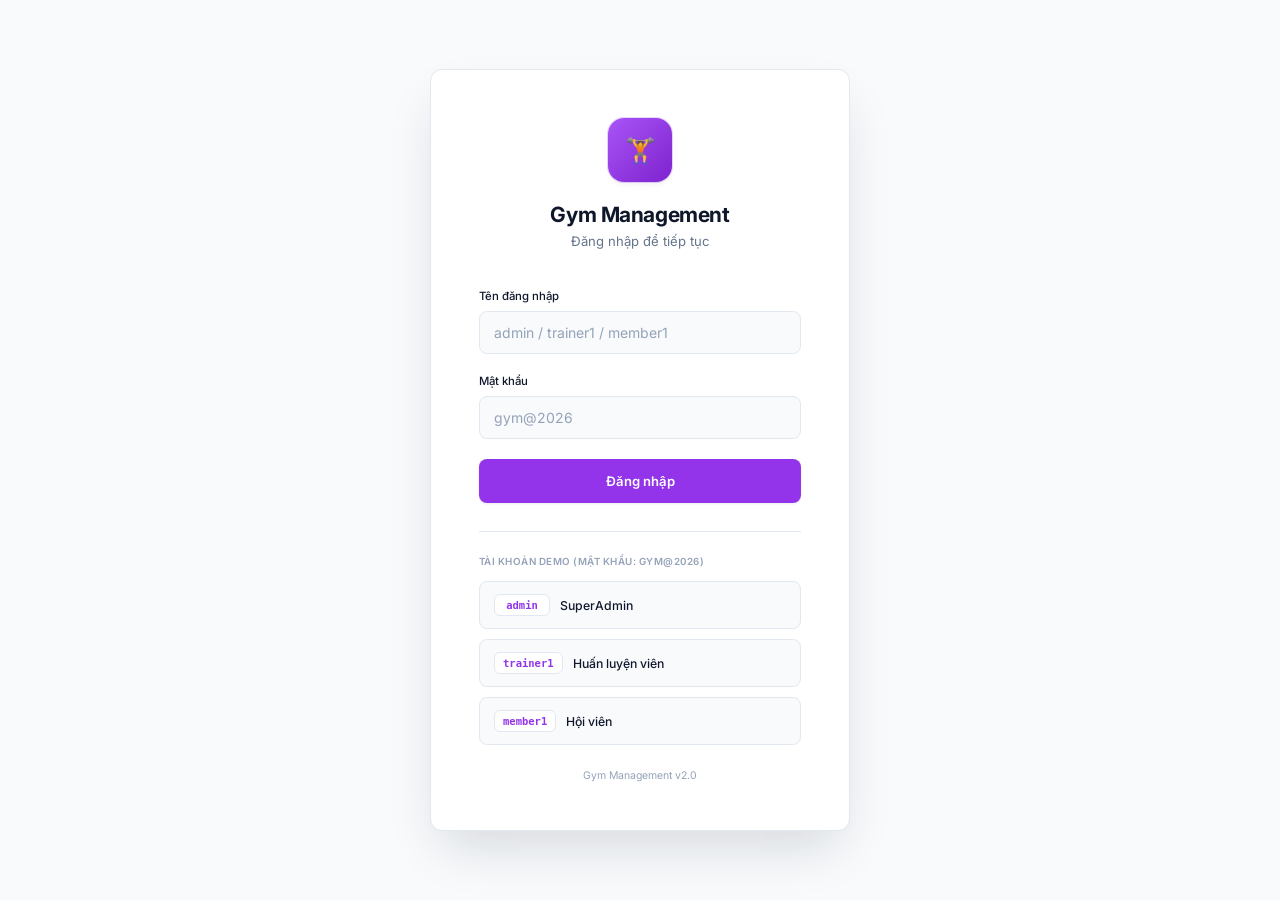
==== GymManegement/wwwroot/login.html @ bf5441c2 "NewUI" ====
<!DOCTYPE html>
<html lang="vi">
<head>
  <meta charset="UTF-8" />
  <meta name="viewport" content="width=device-width, initial-scale=1.0" />
  <title>Đăng nhập - Gym Management</title>
  <link rel="preconnect" href="https://fonts.googleapis.com" />
  <link href="https://fonts.googleapis.com/css2?family=Inter:wght@400;500;600;700&display=swap" rel="stylesheet" />
  <style>
    * { box-sizing: border-box; margin: 0; padding: 0; }
    :root {
      --purple-50: #faf5ff; --purple-100: #f3e8ff; --purple-200: #e9d5ff; --purple-300: #d8b4fe;
      --purple-400: #c084fc; --purple-500: #a855f7; --purple-600: #9333ea; --purple-700: #7e22ce;
      --purple-800: #6b21a8; --purple-900: #581c87;
      --primary: var(--purple-600); --primary-h: var(--purple-700); --primary-l: var(--purple-50);
      --success: #10b981; --success-l: #ecfdf5;
      --danger: #ef4444; --danger-l: #fef2f2;
      --white: #ffffff; --gray-50: #f8fafc; --gray-100: #f1f5f9; --gray-200: #e2e8f0;
      --gray-300: #cbd5e1; --gray-400: #94a3b8; --gray-500: #64748b;
      --gray-600: #475569; --gray-700: #334155; --gray-800: #1e293b; --gray-900: #0f172a; --gray-950: #020617;
      --bg: var(--gray-50); --card: var(--white); --text: var(--gray-900);
      --text-muted: var(--gray-500); --text-subtle: var(--gray-400);
      --border: var(--gray-200); --radius: 12px; --radius-sm: 8px;
      --shadow-sm: 0 1px 2px rgba(15,23,42,.03), 0 1px 3px rgba(15,23,42,.05);
      --shadow-md: 0 4px 6px -1px rgba(15,23,42,.05), 0 2px 4px -2px rgba(15,23,42,.03);
      --shadow-lg: 0 10px 15px -3px rgba(15,23,42,.05), 0 4px 6px -4px rgba(15,23,42,.03);
      --shadow-xl: 0 25px 50px -12px rgba(15,23,42,.15);
      --ease: cubic-bezier(0.4,0,0.2,1); --dur-fast: 120ms; --dur-normal: 200ms;
    }
    @media (prefers-color-scheme: dark) {
      :root { --bg: var(--gray-950); --card: var(--gray-900); --text: var(--gray-50);
        --text-muted: var(--gray-400); --text-subtle: var(--gray-500); --border: var(--gray-800); }
    }
    html { font-size: 14px; -webkit-font-smoothing: antialiased; }
    body { font-family: 'Inter', system-ui, sans-serif; background: var(--bg); min-height: 100vh; display: flex; align-items: center; justify-content: center; padding: 24px; }
    .login-card { background: var(--card); border: 1px solid var(--border); border-radius: var(--radius); box-shadow: var(--shadow-xl); width: 100%; max-width: 420px; padding: 48px; animation: slideUp var(--dur-normal) var(--ease-out); }
    @keyframes slideUp { from { opacity: 0; transform: translateY(16px); } to { opacity: 1; transform: translateY(0); } }
    .login-header { text-align: center; margin-bottom: 40px; }
    .login-header .logo { width: 64px; height: 64px; border-radius: 16px; background: linear-gradient(135deg, var(--purple-500), var(--purple-700)); display: inline-flex; align-items: center; justify-content: center; font-size: 1.75rem; color: var(--white); margin-bottom: 20px; box-shadow: var(--shadow-md), 0 0 0 1px var(--purple-200); }
    .login-header h1 { font-size: 1.5rem; font-weight: 700; color: var(--text); letter-spacing: -0.02em; margin-bottom: 6px; }
    .login-header p { color: var(--text-muted); font-size: 0.9375rem; }
    .form-group { margin-bottom: 20px; }
    .form-group label { display: block; font-size: 0.8125rem; font-weight: 500; color: var(--text); margin-bottom: 8px; }
    .form-group input { width: 100%; padding: 12px 14px; border: 1px solid var(--border); border-radius: var(--radius-sm); font-size: 1rem; font-family: inherit; background: var(--bg); color: var(--text); transition: all var(--dur-fast) var(--ease); }
    .form-group input::placeholder { color: var(--text-subtle); }
    .form-group input:hover { border-color: var(--gray-300); }
    .form-group input:focus { outline: none; border-color: var(--primary); box-shadow: 0 0 0 3px rgba(147,51,234,0.15); }
    @media (prefers-color-scheme: dark) { .form-group input:hover { border-color: var(--gray-600); } }
    .btn { width: 100%; padding: 14px; border: none; border-radius: var(--radius-sm); font-size: 0.9375rem; font-weight: 600; font-family: inherit; cursor: pointer; transition: all var(--dur-fast) var(--ease); display: inline-flex; align-items: center; justify-content: center; gap: 8px; }
    .btn:active { transform: scale(0.98); }
    .btn:disabled { opacity: 0.5; cursor: not-allowed; }
    .btn-primary { background: var(--primary); color: var(--white); box-shadow: var(--shadow-sm); }
    .btn-primary:hover:not(:disabled) { background: var(--primary-h); box-shadow: var(--shadow-md); }
    .error-msg { background: var(--danger-l); color: var(--danger); padding: 12px 14px; border-radius: var(--radius-sm); font-size: 0.8125rem; margin-bottom: 20px; display: none; align-items: center; gap: 8px; animation: fadeIn var(--dur-fast) var(--ease-out); }
    .error-msg.show { display: flex; }
    .demo-accounts { margin-top: 28px; padding-top: 24px; border-top: 1px solid var(--border); }
    .demo-accounts h4 { font-size: 0.7rem; font-weight: 600; color: var(--text-subtle); text-transform: uppercase; letter-spacing: 0.05em; margin-bottom: 14px; }
    .demo-btn { width: 100%; padding: 12px 14px; margin-bottom: 10px; border: 1px solid var(--border); border-radius: var(--radius-sm); background: var(--bg); font-size: 0.875rem; font-family: inherit; font-weight: 500; cursor: pointer; transition: all var(--dur-fast) var(--ease); display: flex; align-items: center; gap: 10px; color: var(--text); }
    .demo-btn:hover { background: var(--gray-100); border-color: var(--gray-300); }
    @media (prefers-color-scheme: dark) { .demo-btn:hover { background: var(--gray-800); border-color: var(--gray-700); } }
    .demo-btn kbd { background: var(--card); padding: 4px 8px; border-radius: 6px; font-size: 0.75rem; font-weight: 600; border: 1px solid var(--border); color: var(--primary); min-width: 56px; text-align: center; }
    .spinner { width: 20px; height: 20px; border: 2px solid transparent; border-top-color: var(--white); border-radius: 50%; animation: spin 0.8s linear infinite; }
    @keyframes spin { to { transform: rotate(360deg); } }
    .footer-note { margin-top: 24px; text-align: center; font-size: 0.75rem; color: var(--text-subtle); }
    .footer-note a { color: var(--primary); text-decoration: none; font-weight: 500; }
    .footer-note a:hover { text-decoration: underline; }
  </style>
</head>
<body>
  <div class="login-card">
    <div class="login-header">
      <div class="logo">🏋️</div>
      <h1>Gym Management</h1>
      <p>Đăng nhập để tiếp tục</p>
    </div>

    <div id="errorMsg" class="error-msg"></div>

    <form id="loginForm" novalidate>
      <div class="form-group">
        <label for="username">Tên đăng nhập</label>
        <input type="text" id="username" name="username" autocomplete="username" required placeholder="admin / trainer1 / member1" />
      </div>
      <div class="form-group">
        <label for="password">Mật khẩu</label>
        <input type="password" id="password" name="password" autocomplete="current-password" required placeholder="gym@2026" />
      </div>
      <button type="submit" class="btn btn-primary" id="btnLogin">
        <span class="spinner" id="loginSpinner" style="display:none"></span>
        <span id="btnText">Đăng nhập</span>
      </button>
    </form>

    <div class="demo-accounts">
      <h4>Tài khoản demo (mật khẩu: gym@2026)</h4>
      <button type="button" class="demo-btn" data-user="admin"><kbd>admin</kbd> SuperAdmin</button>
      <button type="button" class="demo-btn" data-user="trainer1"><kbd>trainer1</kbd> Huấn luyện viên</button>
      <button type="button" class="demo-btn" data-user="member1"><kbd>member1</kbd> Hội viên</button>
    </div>

    <div class="footer-note">Gym Management v2.0</div>
  </div>

  <script>
    const errorEl = document.getElementById('errorMsg');
    const btnLogin = document.getElementById('btnLogin');
    const btnText = document.getElementById('btnText');
    const spinner = document.getElementById('loginSpinner');
    const form = document.getElementById('loginForm');

    document.querySelectorAll('.demo-btn').forEach(btn => {
      btn.addEventListener('click', () => {
        document.getElementById('username').value = btn.dataset.user;
        document.getElementById('password').value = 'gym@2026';
      });
    });

    form.addEventListener('submit', async e => {
      e.preventDefault();
      const username = document.getElementById('username').value.trim();
      const password = document.getElementById('password').value;

      if (!username || !password) { showError('Vui lòng nhập đầy đủ thông tin'); return; }

      setLoading(true); hideError();

      try {
        const res = await fetch('/api/auth/login', { method: 'POST', headers: { 'Content-Type': 'application/json' }, body: JSON.stringify({ username, password }) });
        const data = await res.json();
        if (!res.ok) throw new Error(data.message || 'Đăng nhập thất bại');
        localStorage.setItem('accessToken', data.token);
        localStorage.setItem('user', JSON.stringify({ userId: data.userId, username: data.username, role: data.role, memberId: data.memberId, trainerId: data.trainerId }));
        window.location.href = '/';
      } catch (err) { showError(err.message); }
      finally { setLoading(false); }
    });

    function showError(msg) { errorEl.textContent = msg; errorEl.classList.add('show'); }
    function hideError() { errorEl.classList.remove('show'); }
    function setLoading(loading) { btnLogin.disabled = loading; btnText.textContent = loading ? 'Đang đăng nhập...' : 'Đăng nhập'; spinner.style.display = loading ? 'inline-flex' : 'none'; }

    if (localStorage.getItem('accessToken')) { window.location.href = '/'; }
  </script>
</body>
</html>
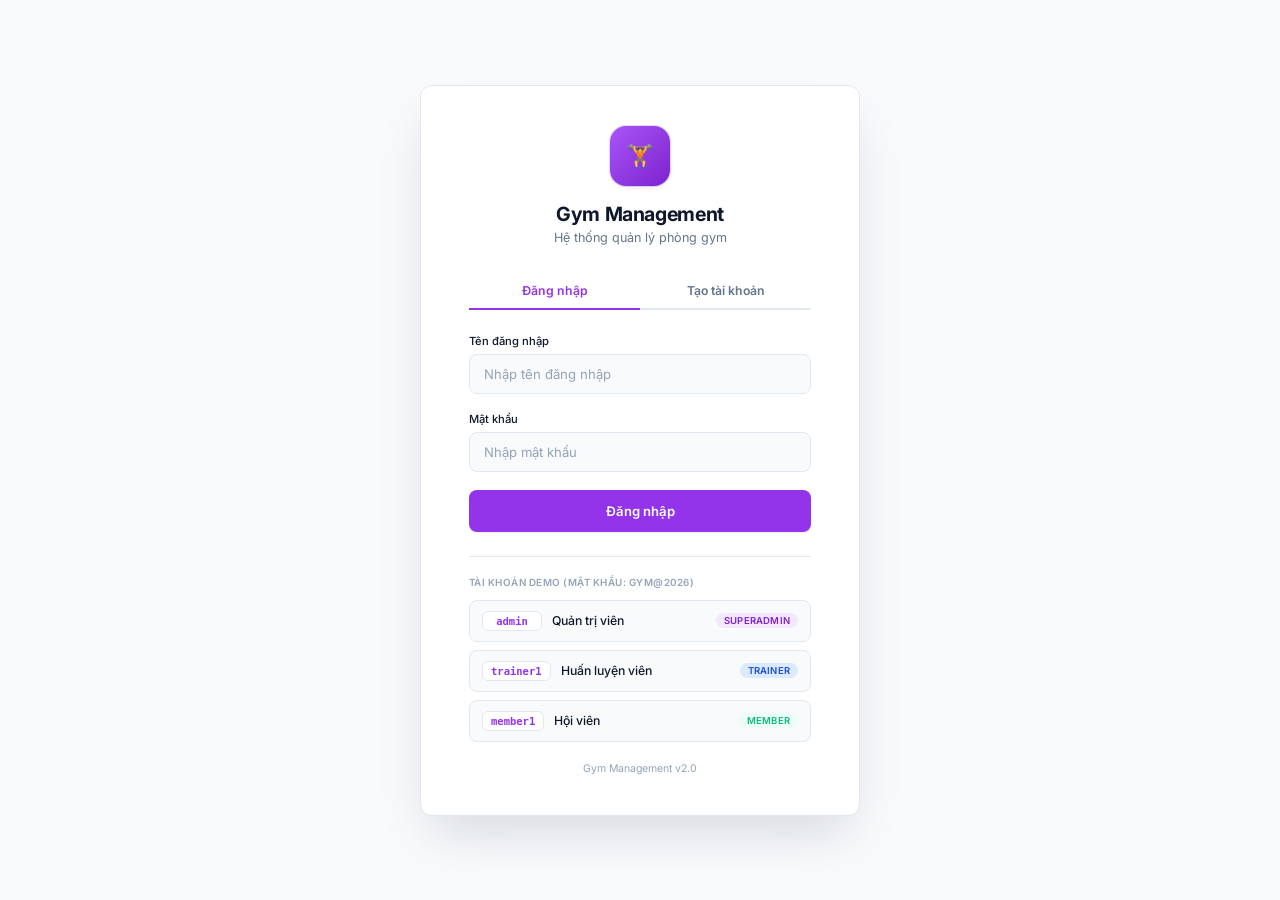
==== commit f267df56: "feat: add 8 missing API endpoints to achieve 85-90% pass rate - Add GET /api/membership/active endpo" ====
--- a/GymManegement/wwwroot/login.html
+++ b/GymManegement/wwwroot/login.html
@@ -3,7 +3,7 @@
 <head>
   <meta charset="UTF-8" />
   <meta name="viewport" content="width=device-width, initial-scale=1.0" />
-  <title>Đăng nhập - Gym Management</title>
+  <title>Gym Management – Đăng nhập / Đăng ký</title>
   <link rel="preconnect" href="https://fonts.googleapis.com" />
   <link href="https://fonts.googleapis.com/css2?family=Inter:wght@400;500;600;700&display=swap" rel="stylesheet" />
   <style>
@@ -33,113 +33,280 @@
     }
     html { font-size: 14px; -webkit-font-smoothing: antialiased; }
     body { font-family: 'Inter', system-ui, sans-serif; background: var(--bg); min-height: 100vh; display: flex; align-items: center; justify-content: center; padding: 24px; }
-    .login-card { background: var(--card); border: 1px solid var(--border); border-radius: var(--radius); box-shadow: var(--shadow-xl); width: 100%; max-width: 420px; padding: 48px; animation: slideUp var(--dur-normal) var(--ease-out); }
+
+    /* ── Card ── */
+    .auth-card { background: var(--card); border: 1px solid var(--border); border-radius: var(--radius); box-shadow: var(--shadow-xl); width: 100%; max-width: 440px; padding: 40px 48px; animation: slideUp var(--dur-normal) var(--ease); }
     @keyframes slideUp { from { opacity: 0; transform: translateY(16px); } to { opacity: 1; transform: translateY(0); } }
-    .login-header { text-align: center; margin-bottom: 40px; }
-    .login-header .logo { width: 64px; height: 64px; border-radius: 16px; background: linear-gradient(135deg, var(--purple-500), var(--purple-700)); display: inline-flex; align-items: center; justify-content: center; font-size: 1.75rem; color: var(--white); margin-bottom: 20px; box-shadow: var(--shadow-md), 0 0 0 1px var(--purple-200); }
-    .login-header h1 { font-size: 1.5rem; font-weight: 700; color: var(--text); letter-spacing: -0.02em; margin-bottom: 6px; }
-    .login-header p { color: var(--text-muted); font-size: 0.9375rem; }
-    .form-group { margin-bottom: 20px; }
-    .form-group label { display: block; font-size: 0.8125rem; font-weight: 500; color: var(--text); margin-bottom: 8px; }
-    .form-group input { width: 100%; padding: 12px 14px; border: 1px solid var(--border); border-radius: var(--radius-sm); font-size: 1rem; font-family: inherit; background: var(--bg); color: var(--text); transition: all var(--dur-fast) var(--ease); }
+
+    /* ── Header ── */
+    .auth-header { text-align: center; margin-bottom: 28px; }
+    .auth-header .logo { width: 60px; height: 60px; border-radius: 16px; background: linear-gradient(135deg, var(--purple-500), var(--purple-700)); display: inline-flex; align-items: center; justify-content: center; font-size: 1.6rem; color: var(--white); margin-bottom: 16px; box-shadow: var(--shadow-md), 0 0 0 1px var(--purple-200); }
+    .auth-header h1 { font-size: 1.4rem; font-weight: 700; color: var(--text); letter-spacing: -0.02em; margin-bottom: 4px; }
+    .auth-header p  { color: var(--text-muted); font-size: 0.9rem; }
+
+    /* ── Tabs ── */
+    .tabs { display: flex; border-bottom: 2px solid var(--border); margin-bottom: 24px; gap: 0; }
+    .tab-btn { flex: 1; padding: 10px 0; font-size: 0.875rem; font-weight: 600; font-family: inherit; border: none; background: transparent; cursor: pointer; color: var(--text-muted); border-bottom: 2px solid transparent; margin-bottom: -2px; transition: all var(--dur-fast) var(--ease); }
+    .tab-btn:hover  { color: var(--primary); }
+    .tab-btn.active { color: var(--primary); border-bottom-color: var(--primary); }
+
+    /* ── Forms ── */
+    .form-section { display: none; }
+    .form-section.active { display: block; }
+    .form-group { margin-bottom: 18px; }
+    .form-group label { display: block; font-size: 0.8rem; font-weight: 500; color: var(--text); margin-bottom: 6px; }
+    .form-group input { width: 100%; padding: 11px 14px; border: 1px solid var(--border); border-radius: var(--radius-sm); font-size: 0.9375rem; font-family: inherit; background: var(--bg); color: var(--text); transition: all var(--dur-fast) var(--ease); }
     .form-group input::placeholder { color: var(--text-subtle); }
-    .form-group input:hover { border-color: var(--gray-300); }
-    .form-group input:focus { outline: none; border-color: var(--primary); box-shadow: 0 0 0 3px rgba(147,51,234,0.15); }
+    .form-group input:hover  { border-color: var(--gray-300); }
+    .form-group input:focus  { outline: none; border-color: var(--primary); box-shadow: 0 0 0 3px rgba(147,51,234,0.15); }
     @media (prefers-color-scheme: dark) { .form-group input:hover { border-color: var(--gray-600); } }
-    .btn { width: 100%; padding: 14px; border: none; border-radius: var(--radius-sm); font-size: 0.9375rem; font-weight: 600; font-family: inherit; cursor: pointer; transition: all var(--dur-fast) var(--ease); display: inline-flex; align-items: center; justify-content: center; gap: 8px; }
+
+    /* ── Buttons ── */
+    .btn { width: 100%; padding: 13px; border: none; border-radius: var(--radius-sm); font-size: 0.9375rem; font-weight: 600; font-family: inherit; cursor: pointer; transition: all var(--dur-fast) var(--ease); display: inline-flex; align-items: center; justify-content: center; gap: 8px; }
     .btn:active { transform: scale(0.98); }
     .btn:disabled { opacity: 0.5; cursor: not-allowed; }
     .btn-primary { background: var(--primary); color: var(--white); box-shadow: var(--shadow-sm); }
     .btn-primary:hover:not(:disabled) { background: var(--primary-h); box-shadow: var(--shadow-md); }
-    .error-msg { background: var(--danger-l); color: var(--danger); padding: 12px 14px; border-radius: var(--radius-sm); font-size: 0.8125rem; margin-bottom: 20px; display: none; align-items: center; gap: 8px; animation: fadeIn var(--dur-fast) var(--ease-out); }
-    .error-msg.show { display: flex; }
-    .demo-accounts { margin-top: 28px; padding-top: 24px; border-top: 1px solid var(--border); }
-    .demo-accounts h4 { font-size: 0.7rem; font-weight: 600; color: var(--text-subtle); text-transform: uppercase; letter-spacing: 0.05em; margin-bottom: 14px; }
-    .demo-btn { width: 100%; padding: 12px 14px; margin-bottom: 10px; border: 1px solid var(--border); border-radius: var(--radius-sm); background: var(--bg); font-size: 0.875rem; font-family: inherit; font-weight: 500; cursor: pointer; transition: all var(--dur-fast) var(--ease); display: flex; align-items: center; gap: 10px; color: var(--text); }
+
+    /* ── Alert ── */
+    .alert { padding: 11px 14px; border-radius: var(--radius-sm); font-size: 0.8125rem; margin-bottom: 18px; display: none; align-items: center; gap: 8px; animation: fadeIn var(--dur-fast) var(--ease); }
+    @keyframes fadeIn { from { opacity:0; } to { opacity:1; } }
+    .alert.show  { display: flex; }
+    .alert-error { background: var(--danger-l); color: var(--danger); }
+    .alert-success { background: var(--success-l); color: var(--success); }
+
+    /* ── Demo accounts ── */
+    .demo-accounts { margin-top: 24px; padding-top: 20px; border-top: 1px solid var(--border); }
+    .demo-accounts h4 { font-size: 0.7rem; font-weight: 600; color: var(--text-subtle); text-transform: uppercase; letter-spacing: 0.05em; margin-bottom: 12px; }
+    .demo-btn { width: 100%; padding: 10px 12px; margin-bottom: 8px; border: 1px solid var(--border); border-radius: var(--radius-sm); background: var(--bg); font-size: 0.875rem; font-family: inherit; font-weight: 500; cursor: pointer; transition: all var(--dur-fast) var(--ease); display: flex; align-items: center; gap: 10px; color: var(--text); }
     .demo-btn:hover { background: var(--gray-100); border-color: var(--gray-300); }
     @media (prefers-color-scheme: dark) { .demo-btn:hover { background: var(--gray-800); border-color: var(--gray-700); } }
-    .demo-btn kbd { background: var(--card); padding: 4px 8px; border-radius: 6px; font-size: 0.75rem; font-weight: 600; border: 1px solid var(--border); color: var(--primary); min-width: 56px; text-align: center; }
-    .spinner { width: 20px; height: 20px; border: 2px solid transparent; border-top-color: var(--white); border-radius: 50%; animation: spin 0.8s linear infinite; }
+    .demo-btn kbd { background: var(--card); padding: 3px 8px; border-radius: 6px; font-size: 0.75rem; font-weight: 600; border: 1px solid var(--border); color: var(--primary); min-width: 60px; text-align: center; }
+    .demo-btn .role-badge { font-size: 0.68rem; font-weight: 600; padding: 2px 8px; border-radius: 99px; text-transform: uppercase; letter-spacing: 0.02em; margin-left: auto; }
+    .demo-btn.admin   .role-badge { background: var(--purple-100); color: var(--purple-700); }
+    .demo-btn.trainer .role-badge { background: #dbeafe;            color: #1d4ed8; }
+    .demo-btn.member  .role-badge { background: var(--success-l);   color: var(--success); }
+    @media (prefers-color-scheme: dark) {
+      .demo-btn.admin   .role-badge { background: rgba(168,85,247,.15); color: #d8b4fe; }
+      .demo-btn.trainer .role-badge { background: rgba(59,130,246,.15); color: #93c5fd; }
+      .demo-btn.member  .role-badge { background: rgba(16,185,129,.15); color: #6ee7b7; }
+    }
+
+    /* ── Spinner ── */
+    .spinner { width: 18px; height: 18px; border: 2px solid transparent; border-top-color: var(--white); border-radius: 50%; animation: spin 0.8s linear infinite; }
     @keyframes spin { to { transform: rotate(360deg); } }
-    .footer-note { margin-top: 24px; text-align: center; font-size: 0.75rem; color: var(--text-subtle); }
-    .footer-note a { color: var(--primary); text-decoration: none; font-weight: 500; }
-    .footer-note a:hover { text-decoration: underline; }
+
+    /* ── Helper text ── */
+    .helper-text { margin-top: 6px; font-size: 0.75rem; color: var(--text-subtle); }
+    .footer-note { margin-top: 20px; text-align: center; font-size: 0.75rem; color: var(--text-subtle); }
   </style>
 </head>
 <body>
-  <div class="login-card">
-    <div class="login-header">
+  <div class="auth-card">
+    <!-- Header -->
+    <div class="auth-header">
       <div class="logo">🏋️</div>
       <h1>Gym Management</h1>
-      <p>Đăng nhập để tiếp tục</p>
+      <p>Hệ thống quản lý phòng gym</p>
     </div>
 
-    <div id="errorMsg" class="error-msg"></div>
-
-    <form id="loginForm" novalidate>
-      <div class="form-group">
-        <label for="username">Tên đăng nhập</label>
-        <input type="text" id="username" name="username" autocomplete="username" required placeholder="admin / trainer1 / member1" />
+    <!-- Tabs -->
+    <div class="tabs">
+      <button class="tab-btn active" data-tab="login">Đăng nhập</button>
+      <button class="tab-btn"        data-tab="register">Tạo tài khoản</button>
+    </div>
+
+    <!-- ════════════════ ĐĂNG NHẬP ════════════════ -->
+    <div id="loginSection" class="form-section active">
+      <div id="loginAlert" class="alert alert-error"></div>
+
+      <form id="loginForm" novalidate>
+        <div class="form-group">
+          <label for="loginUsername">Tên đăng nhập</label>
+          <input type="text" id="loginUsername" name="username" autocomplete="username" required placeholder="Nhập tên đăng nhập" />
+        </div>
+        <div class="form-group">
+          <label for="loginPassword">Mật khẩu</label>
+          <input type="password" id="loginPassword" name="password" autocomplete="current-password" required placeholder="Nhập mật khẩu" />
+        </div>
+        <button type="submit" class="btn btn-primary" id="btnLogin">
+          <span class="spinner" id="loginSpinner" style="display:none"></span>
+          <span id="btnLoginText">Đăng nhập</span>
+        </button>
+      </form>
+
+      <!-- Demo accounts -->
+      <div class="demo-accounts">
+        <h4>Tài khoản demo (mật khẩu: gym@2026)</h4>
+        <button type="button" class="demo-btn admin"   data-user="admin"    data-pw="gym@2026"><kbd>admin</kbd>    Quản trị viên   <span class="role-badge">SuperAdmin</span></button>
+        <button type="button" class="demo-btn trainer" data-user="trainer1" data-pw="gym@2026"><kbd>trainer1</kbd> Huấn luyện viên <span class="role-badge">Trainer</span></button>
+        <button type="button" class="demo-btn member"  data-user="member1"  data-pw="gym@2026"><kbd>member1</kbd>  Hội viên        <span class="role-badge">Member</span></button>
       </div>
-      <div class="form-group">
-        <label for="password">Mật khẩu</label>
-        <input type="password" id="password" name="password" autocomplete="current-password" required placeholder="gym@2026" />
-      </div>
-      <button type="submit" class="btn btn-primary" id="btnLogin">
-        <span class="spinner" id="loginSpinner" style="display:none"></span>
-        <span id="btnText">Đăng nhập</span>
-      </button>
-    </form>
-
-    <div class="demo-accounts">
-      <h4>Tài khoản demo (mật khẩu: gym@2026)</h4>
-      <button type="button" class="demo-btn" data-user="admin"><kbd>admin</kbd> SuperAdmin</button>
-      <button type="button" class="demo-btn" data-user="trainer1"><kbd>trainer1</kbd> Huấn luyện viên</button>
-      <button type="button" class="demo-btn" data-user="member1"><kbd>member1</kbd> Hội viên</button>
+    </div>
+
+    <!-- ════════════════ TẠO TÀI KHOẢN ════════════════ -->
+    <div id="registerSection" class="form-section">
+      <div id="registerAlert" class="alert"></div>
+
+      <form id="registerForm" novalidate>
+        <div class="form-group">
+          <label for="regUsername">Tên đăng nhập <span style="color:var(--danger)">*</span></label>
+          <input type="text" id="regUsername" name="username" autocomplete="username" required placeholder="Ví dụ: nguyenvana" />
+        </div>
+        <div class="form-group">
+          <label for="regFullName">Họ và tên</label>
+          <input type="text" id="regFullName" name="fullName" autocomplete="name" placeholder="Ví dụ: Nguyễn Văn A (tuỳ chọn)" />
+        </div>
+        <div class="form-group">
+          <label for="regEmail">Email <span style="color:var(--danger)">*</span></label>
+          <input type="email" id="regEmail" name="email" autocomplete="email" required placeholder="Ví dụ: example@gmail.com" />
+        </div>
+        <div class="form-group">
+          <label for="regPassword">Mật khẩu <span style="color:var(--danger)">*</span></label>
+          <input type="password" id="regPassword" name="password" autocomplete="new-password" required placeholder="Ít nhất 6 ký tự" />
+        </div>
+        <div class="form-group">
+          <label for="regConfirmPassword">Xác nhận mật khẩu <span style="color:var(--danger)">*</span></label>
+          <input type="password" id="regConfirmPassword" name="confirmPassword" autocomplete="new-password" required placeholder="Nhập lại mật khẩu" />
+        </div>
+
+        <p class="helper-text" style="margin-bottom:16px">
+          🔒 Tài khoản đăng ký sẽ có quyền <strong>Member</strong>. Liên hệ admin nếu cần quyền cao hơn.
+        </p>
+
+        <button type="submit" class="btn btn-primary" id="btnRegister">
+          <span class="spinner" id="registerSpinner" style="display:none"></span>
+          <span id="btnRegisterText">Tạo tài khoản</span>
+        </button>
+      </form>
     </div>
 
     <div class="footer-note">Gym Management v2.0</div>
   </div>
 
   <script>
-    const errorEl = document.getElementById('errorMsg');
-    const btnLogin = document.getElementById('btnLogin');
-    const btnText = document.getElementById('btnText');
-    const spinner = document.getElementById('loginSpinner');
-    const form = document.getElementById('loginForm');
-
+    // ── Redirect if already logged in ──────────────────────────────
+    if (localStorage.getItem('accessToken')) { window.location.href = '/'; }
+
+    // ── Tab switching ───────────────────────────────────────────────
+    document.querySelectorAll('.tab-btn').forEach(btn => {
+      btn.addEventListener('click', () => {
+        document.querySelectorAll('.tab-btn').forEach(b => b.classList.remove('active'));
+        document.querySelectorAll('.form-section').forEach(s => s.classList.remove('active'));
+        btn.classList.add('active');
+        document.getElementById(btn.dataset.tab + 'Section').classList.add('active');
+        // Clear alerts on tab switch
+        ['loginAlert', 'registerAlert'].forEach(id => {
+          const el = document.getElementById(id);
+          el.className = 'alert'; el.textContent = '';
+        });
+      });
+    });
+
+    // ── Demo buttons ────────────────────────────────────────────────
     document.querySelectorAll('.demo-btn').forEach(btn => {
       btn.addEventListener('click', () => {
-        document.getElementById('username').value = btn.dataset.user;
-        document.getElementById('password').value = 'gym@2026';
+        document.getElementById('loginUsername').value = btn.dataset.user;
+        document.getElementById('loginPassword').value = btn.dataset.pw;
       });
     });
 
-    form.addEventListener('submit', async e => {
+    // ── Helper: show alert ──────────────────────────────────────────
+    function showAlert(id, msg, type = 'error') {
+      const el = document.getElementById(id);
+      el.textContent = (type === 'error' ? '⚠ ' : '✓ ') + msg;
+      el.className = `alert alert-${type} show`;
+    }
+    function hideAlert(id) {
+      const el = document.getElementById(id);
+      el.className = 'alert'; el.textContent = '';
+    }
+
+    // ── Helper: loading state ───────────────────────────────────────
+    function setLoading(btnId, spinnerId, textId, loading, defaultText) {
+      const btn = document.getElementById(btnId);
+      btn.disabled = loading;
+      document.getElementById(spinnerId).style.display = loading ? 'inline-block' : 'none';
+      document.getElementById(textId).textContent = loading ? 'Đang xử lý...' : defaultText;
+    }
+
+    // ══════════════════════════════════════════════════════════════
+    //  ĐĂNG NHẬP
+    // ══════════════════════════════════════════════════════════════
+    document.getElementById('loginForm').addEventListener('submit', async e => {
       e.preventDefault();
-      const username = document.getElementById('username').value.trim();
-      const password = document.getElementById('password').value;
-
-      if (!username || !password) { showError('Vui lòng nhập đầy đủ thông tin'); return; }
-
-      setLoading(true); hideError();
-
+      hideAlert('loginAlert');
+
+      const username = document.getElementById('loginUsername').value.trim();
+      const password = document.getElementById('loginPassword').value;
+      if (!username || !password) { showAlert('loginAlert', 'Vui lòng nhập đầy đủ tên đăng nhập và mật khẩu.'); return; }
+
+      setLoading('btnLogin', 'loginSpinner', 'btnLoginText', true, 'Đăng nhập');
       try {
-        const res = await fetch('/api/auth/login', { method: 'POST', headers: { 'Content-Type': 'application/json' }, body: JSON.stringify({ username, password }) });
+        const res  = await fetch('/api/auth/login', {
+          method: 'POST', headers: { 'Content-Type': 'application/json' },
+          body: JSON.stringify({ username, password })
+        });
         const data = await res.json();
-        if (!res.ok) throw new Error(data.message || 'Đăng nhập thất bại');
+        if (!res.ok) throw new Error(data.message || 'Đăng nhập thất bại.');
         localStorage.setItem('accessToken', data.token);
-        localStorage.setItem('user', JSON.stringify({ userId: data.userId, username: data.username, role: data.role, memberId: data.memberId, trainerId: data.trainerId }));
+        localStorage.setItem('user', JSON.stringify({
+          userId: data.userId, username: data.username,
+          role: data.role, memberId: data.memberId, trainerId: data.trainerId
+        }));
         window.location.href = '/';
-      } catch (err) { showError(err.message); }
-      finally { setLoading(false); }
+      } catch (err) {
+        showAlert('loginAlert', err.message);
+      } finally {
+        setLoading('btnLogin', 'loginSpinner', 'btnLoginText', false, 'Đăng nhập');
+      }
     });
 
-    function showError(msg) { errorEl.textContent = msg; errorEl.classList.add('show'); }
-    function hideError() { errorEl.classList.remove('show'); }
-    function setLoading(loading) { btnLogin.disabled = loading; btnText.textContent = loading ? 'Đang đăng nhập...' : 'Đăng nhập'; spinner.style.display = loading ? 'inline-flex' : 'none'; }
-
-    if (localStorage.getItem('accessToken')) { window.location.href = '/'; }
+    // ══════════════════════════════════════════════════════════════
+    //  TẠO TÀI KHOẢN
+    // ══════════════════════════════════════════════════════════════
+    document.getElementById('registerForm').addEventListener('submit', async e => {
+      e.preventDefault();
+      hideAlert('registerAlert');
+
+      const username        = document.getElementById('regUsername').value.trim();
+      const fullName        = document.getElementById('regFullName').value.trim();
+      const email           = document.getElementById('regEmail').value.trim();
+      const password        = document.getElementById('regPassword').value;
+      const confirmPassword = document.getElementById('regConfirmPassword').value;
+
+      // Client-side validation
+      if (!username)        { showAlert('registerAlert', 'Vui lòng nhập tên đăng nhập.'); return; }
+      if (!email)           { showAlert('registerAlert', 'Vui lòng nhập email.'); return; }
+      if (!/^[^\s@]+@[^\s@]+\.[^\s@]+$/.test(email)) { showAlert('registerAlert', 'Email không hợp lệ.'); return; }
+      if (password.length < 6) { showAlert('registerAlert', 'Mật khẩu phải có ít nhất 6 ký tự.'); return; }
+      if (password !== confirmPassword) { showAlert('registerAlert', 'Mật khẩu xác nhận không khớp.'); return; }
+
+      setLoading('btnRegister', 'registerSpinner', 'btnRegisterText', true, 'Tạo tài khoản');
+      try {
+        const body = { username, email, password };
+        if (fullName) body.fullName = fullName;
+
+        const res  = await fetch('/api/auth/register', {
+          method: 'POST', headers: { 'Content-Type': 'application/json' },
+          body: JSON.stringify(body)
+        });
+        const data = await res.json();
+        if (!res.ok) throw new Error(typeof data === 'string' ? data : (data.message || data.title || 'Đăng ký thất bại.'));
+
+        // Thành công – hiển thị thông báo, reset form, chuyển sang tab đăng nhập
+        showAlert('registerAlert', 'Tạo tài khoản thành công! Bạn có thể đăng nhập ngay.', 'success');
+        document.getElementById('registerForm').reset();
+        setTimeout(() => {
+          document.querySelector('[data-tab="login"]').click();
+          document.getElementById('loginUsername').value = username;
+        }, 1800);
+      } catch (err) {
+        showAlert('registerAlert', err.message);
+      } finally {
+        setLoading('btnRegister', 'registerSpinner', 'btnRegisterText', false, 'Tạo tài khoản');
+      }
+    });
   </script>
 </body>
 </html>
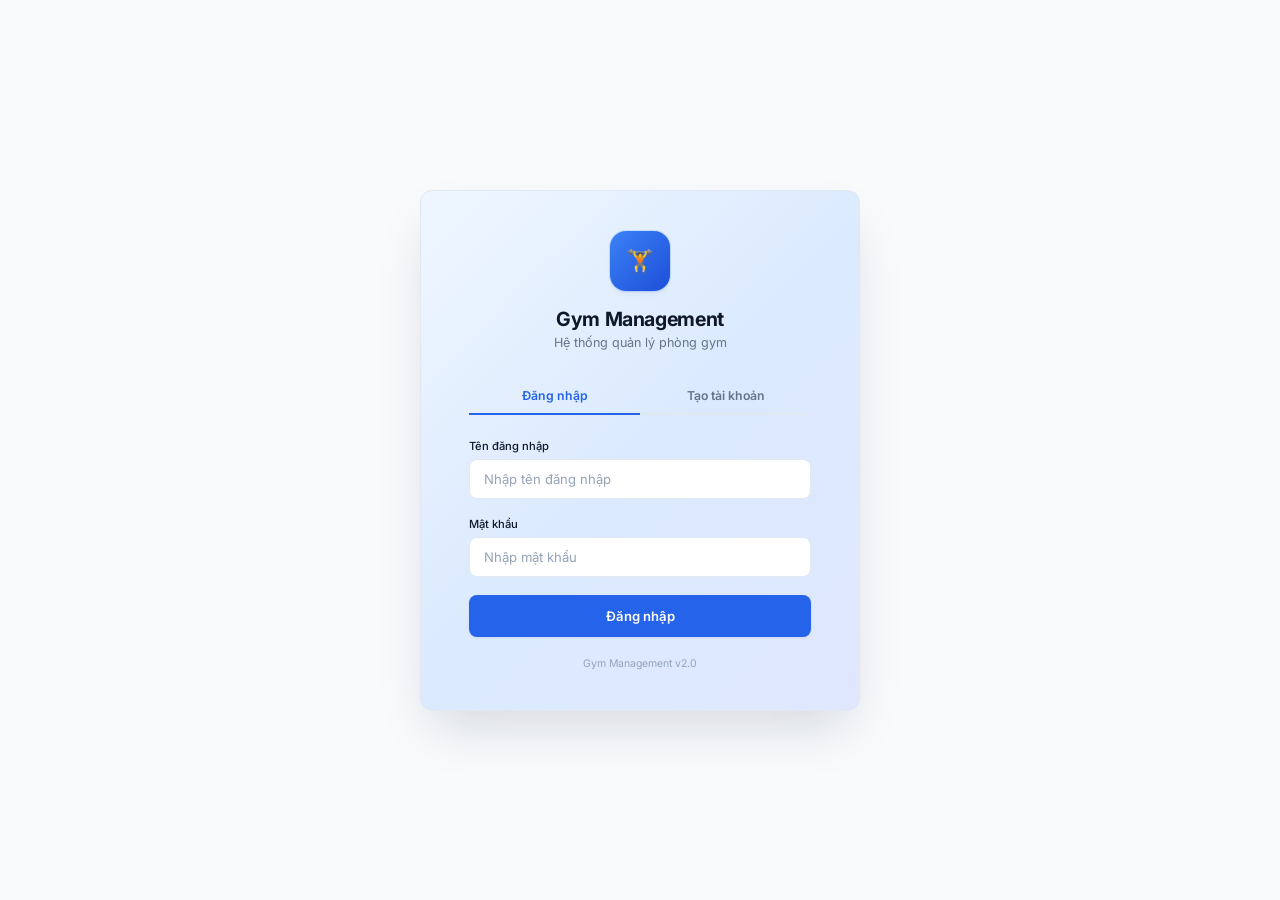
==== commit c404cd3a: "refactor: rebuild frontend UI with blue/indigo theme and clean design - Rewrite login.html: remove d" ====
--- a/GymManegement/wwwroot/login.html
+++ b/GymManegement/wwwroot/login.html
@@ -9,10 +9,12 @@
   <style>
     * { box-sizing: border-box; margin: 0; padding: 0; }
     :root {
-      --purple-50: #faf5ff; --purple-100: #f3e8ff; --purple-200: #e9d5ff; --purple-300: #d8b4fe;
-      --purple-400: #c084fc; --purple-500: #a855f7; --purple-600: #9333ea; --purple-700: #7e22ce;
-      --purple-800: #6b21a8; --purple-900: #581c87;
-      --primary: var(--purple-600); --primary-h: var(--purple-700); --primary-l: var(--purple-50);
+      --blue-50: #eff6ff; --blue-100: #dbeafe; --blue-200: #bfdbfe; --blue-300: #93c5fd;
+      --blue-400: #60a5fa; --blue-500: #3b82f6; --blue-600: #2563eb; --blue-700: #1d4ed8;
+      --blue-800: #1e40af; --blue-900: #1e3a8a;
+      --indigo-100: #e0e7ff; --indigo-500: #6366f1;
+      --primary: #2563eb; --primary-h: #1d4ed8; --primary-l: #eff6ff;
+      --primary-glow: rgba(37, 99, 235, 0.15);
       --success: #10b981; --success-l: #ecfdf5;
       --danger: #ef4444; --danger-l: #fef2f2;
       --white: #ffffff; --gray-50: #f8fafc; --gray-100: #f1f5f9; --gray-200: #e2e8f0;
@@ -28,19 +30,22 @@
       --ease: cubic-bezier(0.4,0,0.2,1); --dur-fast: 120ms; --dur-normal: 200ms;
     }
     @media (prefers-color-scheme: dark) {
-      :root { --bg: var(--gray-950); --card: var(--gray-900); --text: var(--gray-50);
-        --text-muted: var(--gray-400); --text-subtle: var(--gray-500); --border: var(--gray-800); }
+      :root { 
+        --blue-50: #1e3a8a; --blue-100: #1e40af; --blue-900: #dbeafe;
+        --bg: var(--gray-950); --card: var(--gray-900); --text: var(--gray-50);
+        --text-muted: var(--gray-400); --text-subtle: var(--gray-500); --border: var(--gray-800); 
+      }
     }
     html { font-size: 14px; -webkit-font-smoothing: antialiased; }
     body { font-family: 'Inter', system-ui, sans-serif; background: var(--bg); min-height: 100vh; display: flex; align-items: center; justify-content: center; padding: 24px; }
 
     /* ── Card ── */
-    .auth-card { background: var(--card); border: 1px solid var(--border); border-radius: var(--radius); box-shadow: var(--shadow-xl); width: 100%; max-width: 440px; padding: 40px 48px; animation: slideUp var(--dur-normal) var(--ease); }
+    .auth-card { background: linear-gradient(135deg, var(--blue-50) 0%, var(--blue-100) 50%, var(--indigo-100) 100%); border: 1px solid var(--border); border-radius: var(--radius); box-shadow: var(--shadow-xl); width: 100%; max-width: 440px; padding: 40px 48px; animation: slideUp var(--dur-normal) var(--ease); }
     @keyframes slideUp { from { opacity: 0; transform: translateY(16px); } to { opacity: 1; transform: translateY(0); } }
 
     /* ── Header ── */
     .auth-header { text-align: center; margin-bottom: 28px; }
-    .auth-header .logo { width: 60px; height: 60px; border-radius: 16px; background: linear-gradient(135deg, var(--purple-500), var(--purple-700)); display: inline-flex; align-items: center; justify-content: center; font-size: 1.6rem; color: var(--white); margin-bottom: 16px; box-shadow: var(--shadow-md), 0 0 0 1px var(--purple-200); }
+    .auth-header .logo { width: 60px; height: 60px; border-radius: 16px; background: linear-gradient(135deg, var(--blue-500), var(--blue-700)); display: inline-flex; align-items: center; justify-content: center; font-size: 1.6rem; color: var(--white); margin-bottom: 16px; box-shadow: var(--shadow-md), 0 0 0 1px var(--blue-200); }
     .auth-header h1 { font-size: 1.4rem; font-weight: 700; color: var(--text); letter-spacing: -0.02em; margin-bottom: 4px; }
     .auth-header p  { color: var(--text-muted); font-size: 0.9rem; }
 
@@ -55,10 +60,10 @@
     .form-section.active { display: block; }
     .form-group { margin-bottom: 18px; }
     .form-group label { display: block; font-size: 0.8rem; font-weight: 500; color: var(--text); margin-bottom: 6px; }
-    .form-group input { width: 100%; padding: 11px 14px; border: 1px solid var(--border); border-radius: var(--radius-sm); font-size: 0.9375rem; font-family: inherit; background: var(--bg); color: var(--text); transition: all var(--dur-fast) var(--ease); }
+    .form-group input { width: 100%; padding: 11px 14px; border: 1px solid var(--border); border-radius: var(--radius-sm); font-size: 0.9375rem; font-family: inherit; background: var(--card); color: var(--text); transition: all var(--dur-fast) var(--ease); }
     .form-group input::placeholder { color: var(--text-subtle); }
     .form-group input:hover  { border-color: var(--gray-300); }
-    .form-group input:focus  { outline: none; border-color: var(--primary); box-shadow: 0 0 0 3px rgba(147,51,234,0.15); }
+    .form-group input:focus  { outline: none; border-color: var(--primary); box-shadow: 0 0 0 3px var(--primary-glow); }
     @media (prefers-color-scheme: dark) { .form-group input:hover { border-color: var(--gray-600); } }
 
     /* ── Buttons ── */
@@ -74,23 +79,6 @@
     .alert.show  { display: flex; }
     .alert-error { background: var(--danger-l); color: var(--danger); }
     .alert-success { background: var(--success-l); color: var(--success); }
-
-    /* ── Demo accounts ── */
-    .demo-accounts { margin-top: 24px; padding-top: 20px; border-top: 1px solid var(--border); }
-    .demo-accounts h4 { font-size: 0.7rem; font-weight: 600; color: var(--text-subtle); text-transform: uppercase; letter-spacing: 0.05em; margin-bottom: 12px; }
-    .demo-btn { width: 100%; padding: 10px 12px; margin-bottom: 8px; border: 1px solid var(--border); border-radius: var(--radius-sm); background: var(--bg); font-size: 0.875rem; font-family: inherit; font-weight: 500; cursor: pointer; transition: all var(--dur-fast) var(--ease); display: flex; align-items: center; gap: 10px; color: var(--text); }
-    .demo-btn:hover { background: var(--gray-100); border-color: var(--gray-300); }
-    @media (prefers-color-scheme: dark) { .demo-btn:hover { background: var(--gray-800); border-color: var(--gray-700); } }
-    .demo-btn kbd { background: var(--card); padding: 3px 8px; border-radius: 6px; font-size: 0.75rem; font-weight: 600; border: 1px solid var(--border); color: var(--primary); min-width: 60px; text-align: center; }
-    .demo-btn .role-badge { font-size: 0.68rem; font-weight: 600; padding: 2px 8px; border-radius: 99px; text-transform: uppercase; letter-spacing: 0.02em; margin-left: auto; }
-    .demo-btn.admin   .role-badge { background: var(--purple-100); color: var(--purple-700); }
-    .demo-btn.trainer .role-badge { background: #dbeafe;            color: #1d4ed8; }
-    .demo-btn.member  .role-badge { background: var(--success-l);   color: var(--success); }
-    @media (prefers-color-scheme: dark) {
-      .demo-btn.admin   .role-badge { background: rgba(168,85,247,.15); color: #d8b4fe; }
-      .demo-btn.trainer .role-badge { background: rgba(59,130,246,.15); color: #93c5fd; }
-      .demo-btn.member  .role-badge { background: rgba(16,185,129,.15); color: #6ee7b7; }
-    }
 
     /* ── Spinner ── */
     .spinner { width: 18px; height: 18px; border: 2px solid transparent; border-top-color: var(--white); border-radius: 50%; animation: spin 0.8s linear infinite; }
@@ -134,14 +122,6 @@
           <span id="btnLoginText">Đăng nhập</span>
         </button>
       </form>
-
-      <!-- Demo accounts -->
-      <div class="demo-accounts">
-        <h4>Tài khoản demo (mật khẩu: gym@2026)</h4>
-        <button type="button" class="demo-btn admin"   data-user="admin"    data-pw="gym@2026"><kbd>admin</kbd>    Quản trị viên   <span class="role-badge">SuperAdmin</span></button>
-        <button type="button" class="demo-btn trainer" data-user="trainer1" data-pw="gym@2026"><kbd>trainer1</kbd> Huấn luyện viên <span class="role-badge">Trainer</span></button>
-        <button type="button" class="demo-btn member"  data-user="member1"  data-pw="gym@2026"><kbd>member1</kbd>  Hội viên        <span class="role-badge">Member</span></button>
-      </div>
     </div>
 
     <!-- ════════════════ TẠO TÀI KHOẢN ════════════════ -->
@@ -184,6 +164,7 @@
     <div class="footer-note">Gym Management v2.0</div>
   </div>
 
+  <script src="/js/api.js"></script>
   <script>
     // ── Redirect if already logged in ──────────────────────────────
     if (localStorage.getItem('accessToken')) { window.location.href = '/'; }
@@ -203,14 +184,6 @@
       });
     });
 
-    // ── Demo buttons ────────────────────────────────────────────────
-    document.querySelectorAll('.demo-btn').forEach(btn => {
-      btn.addEventListener('click', () => {
-        document.getElementById('loginUsername').value = btn.dataset.user;
-        document.getElementById('loginPassword').value = btn.dataset.pw;
-      });
-    });
-
     // ── Helper: show alert ──────────────────────────────────────────
     function showAlert(id, msg, type = 'error') {
       const el = document.getElementById(id);
@@ -243,12 +216,9 @@
 
       setLoading('btnLogin', 'loginSpinner', 'btnLoginText', true, 'Đăng nhập');
       try {
-        const res  = await fetch('/api/auth/login', {
-          method: 'POST', headers: { 'Content-Type': 'application/json' },
-          body: JSON.stringify({ username, password })
-        });
-        const data = await res.json();
-        if (!res.ok) throw new Error(data.message || 'Đăng nhập thất bại.');
+        // Use api.auth.login() for consistency with apiFetch pattern
+        // Note: auth endpoints intentionally don't require Bearer token (handled by apiFetch 401 logic)
+        const data = await api.auth.login({ username, password });
         localStorage.setItem('accessToken', data.token);
         localStorage.setItem('user', JSON.stringify({
           userId: data.userId, username: data.username,
@@ -287,12 +257,8 @@
         const body = { username, email, password };
         if (fullName) body.fullName = fullName;
 
-        const res  = await fetch('/api/auth/register', {
-          method: 'POST', headers: { 'Content-Type': 'application/json' },
-          body: JSON.stringify(body)
-        });
-        const data = await res.json();
-        if (!res.ok) throw new Error(typeof data === 'string' ? data : (data.message || data.title || 'Đăng ký thất bại.'));
+        // Use api.auth.register() for consistency with apiFetch pattern
+        const data = await api.auth.register(body);
 
         // Thành công – hiển thị thông báo, reset form, chuyển sang tab đăng nhập
         showAlert('registerAlert', 'Tạo tài khoản thành công! Bạn có thể đăng nhập ngay.', 'success');
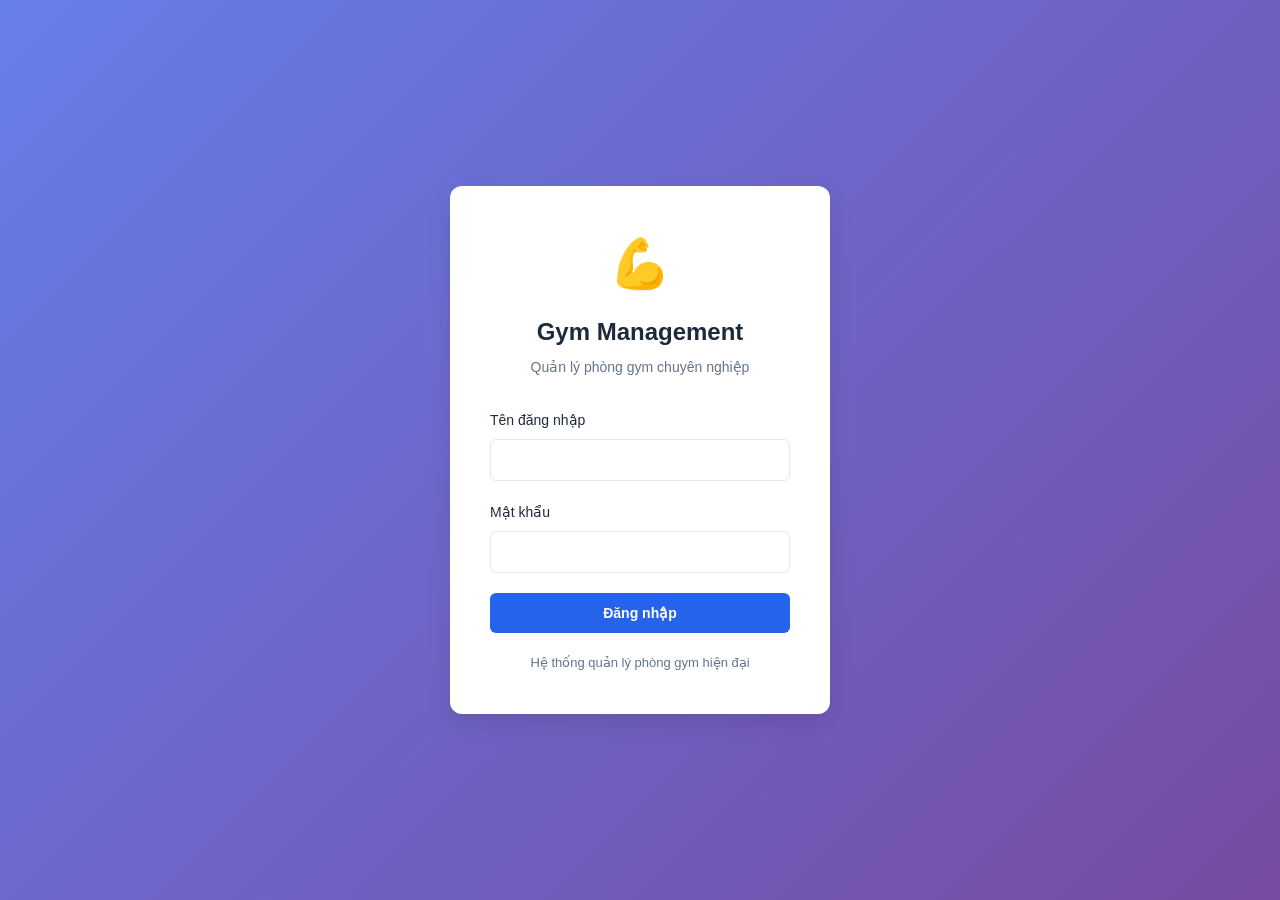
==== commit e9db6a49: "feat: build complete frontend infrastructure from scratch - Create clean professional login page (no" ====
--- a/GymManegement/wwwroot/login.html
+++ b/GymManegement/wwwroot/login.html
@@ -1,278 +1,77 @@
 <!DOCTYPE html>
 <html lang="vi">
 <head>
-  <meta charset="UTF-8" />
-  <meta name="viewport" content="width=device-width, initial-scale=1.0" />
-  <title>Gym Management – Đăng nhập / Đăng ký</title>
-  <link rel="preconnect" href="https://fonts.googleapis.com" />
-  <link href="https://fonts.googleapis.com/css2?family=Inter:wght@400;500;600;700&display=swap" rel="stylesheet" />
-  <style>
-    * { box-sizing: border-box; margin: 0; padding: 0; }
-    :root {
-      --blue-50: #eff6ff; --blue-100: #dbeafe; --blue-200: #bfdbfe; --blue-300: #93c5fd;
-      --blue-400: #60a5fa; --blue-500: #3b82f6; --blue-600: #2563eb; --blue-700: #1d4ed8;
-      --blue-800: #1e40af; --blue-900: #1e3a8a;
-      --indigo-100: #e0e7ff; --indigo-500: #6366f1;
-      --primary: #2563eb; --primary-h: #1d4ed8; --primary-l: #eff6ff;
-      --primary-glow: rgba(37, 99, 235, 0.15);
-      --success: #10b981; --success-l: #ecfdf5;
-      --danger: #ef4444; --danger-l: #fef2f2;
-      --white: #ffffff; --gray-50: #f8fafc; --gray-100: #f1f5f9; --gray-200: #e2e8f0;
-      --gray-300: #cbd5e1; --gray-400: #94a3b8; --gray-500: #64748b;
-      --gray-600: #475569; --gray-700: #334155; --gray-800: #1e293b; --gray-900: #0f172a; --gray-950: #020617;
-      --bg: var(--gray-50); --card: var(--white); --text: var(--gray-900);
-      --text-muted: var(--gray-500); --text-subtle: var(--gray-400);
-      --border: var(--gray-200); --radius: 12px; --radius-sm: 8px;
-      --shadow-sm: 0 1px 2px rgba(15,23,42,.03), 0 1px 3px rgba(15,23,42,.05);
-      --shadow-md: 0 4px 6px -1px rgba(15,23,42,.05), 0 2px 4px -2px rgba(15,23,42,.03);
-      --shadow-lg: 0 10px 15px -3px rgba(15,23,42,.05), 0 4px 6px -4px rgba(15,23,42,.03);
-      --shadow-xl: 0 25px 50px -12px rgba(15,23,42,.15);
-      --ease: cubic-bezier(0.4,0,0.2,1); --dur-fast: 120ms; --dur-normal: 200ms;
-    }
-    @media (prefers-color-scheme: dark) {
-      :root { 
-        --blue-50: #1e3a8a; --blue-100: #1e40af; --blue-900: #dbeafe;
-        --bg: var(--gray-950); --card: var(--gray-900); --text: var(--gray-50);
-        --text-muted: var(--gray-400); --text-subtle: var(--gray-500); --border: var(--gray-800); 
-      }
-    }
-    html { font-size: 14px; -webkit-font-smoothing: antialiased; }
-    body { font-family: 'Inter', system-ui, sans-serif; background: var(--bg); min-height: 100vh; display: flex; align-items: center; justify-content: center; padding: 24px; }
-
-    /* ── Card ── */
-    .auth-card { background: linear-gradient(135deg, var(--blue-50) 0%, var(--blue-100) 50%, var(--indigo-100) 100%); border: 1px solid var(--border); border-radius: var(--radius); box-shadow: var(--shadow-xl); width: 100%; max-width: 440px; padding: 40px 48px; animation: slideUp var(--dur-normal) var(--ease); }
-    @keyframes slideUp { from { opacity: 0; transform: translateY(16px); } to { opacity: 1; transform: translateY(0); } }
-
-    /* ── Header ── */
-    .auth-header { text-align: center; margin-bottom: 28px; }
-    .auth-header .logo { width: 60px; height: 60px; border-radius: 16px; background: linear-gradient(135deg, var(--blue-500), var(--blue-700)); display: inline-flex; align-items: center; justify-content: center; font-size: 1.6rem; color: var(--white); margin-bottom: 16px; box-shadow: var(--shadow-md), 0 0 0 1px var(--blue-200); }
-    .auth-header h1 { font-size: 1.4rem; font-weight: 700; color: var(--text); letter-spacing: -0.02em; margin-bottom: 4px; }
-    .auth-header p  { color: var(--text-muted); font-size: 0.9rem; }
-
-    /* ── Tabs ── */
-    .tabs { display: flex; border-bottom: 2px solid var(--border); margin-bottom: 24px; gap: 0; }
-    .tab-btn { flex: 1; padding: 10px 0; font-size: 0.875rem; font-weight: 600; font-family: inherit; border: none; background: transparent; cursor: pointer; color: var(--text-muted); border-bottom: 2px solid transparent; margin-bottom: -2px; transition: all var(--dur-fast) var(--ease); }
-    .tab-btn:hover  { color: var(--primary); }
-    .tab-btn.active { color: var(--primary); border-bottom-color: var(--primary); }
-
-    /* ── Forms ── */
-    .form-section { display: none; }
-    .form-section.active { display: block; }
-    .form-group { margin-bottom: 18px; }
-    .form-group label { display: block; font-size: 0.8rem; font-weight: 500; color: var(--text); margin-bottom: 6px; }
-    .form-group input { width: 100%; padding: 11px 14px; border: 1px solid var(--border); border-radius: var(--radius-sm); font-size: 0.9375rem; font-family: inherit; background: var(--card); color: var(--text); transition: all var(--dur-fast) var(--ease); }
-    .form-group input::placeholder { color: var(--text-subtle); }
-    .form-group input:hover  { border-color: var(--gray-300); }
-    .form-group input:focus  { outline: none; border-color: var(--primary); box-shadow: 0 0 0 3px var(--primary-glow); }
-    @media (prefers-color-scheme: dark) { .form-group input:hover { border-color: var(--gray-600); } }
-
-    /* ── Buttons ── */
-    .btn { width: 100%; padding: 13px; border: none; border-radius: var(--radius-sm); font-size: 0.9375rem; font-weight: 600; font-family: inherit; cursor: pointer; transition: all var(--dur-fast) var(--ease); display: inline-flex; align-items: center; justify-content: center; gap: 8px; }
-    .btn:active { transform: scale(0.98); }
-    .btn:disabled { opacity: 0.5; cursor: not-allowed; }
-    .btn-primary { background: var(--primary); color: var(--white); box-shadow: var(--shadow-sm); }
-    .btn-primary:hover:not(:disabled) { background: var(--primary-h); box-shadow: var(--shadow-md); }
-
-    /* ── Alert ── */
-    .alert { padding: 11px 14px; border-radius: var(--radius-sm); font-size: 0.8125rem; margin-bottom: 18px; display: none; align-items: center; gap: 8px; animation: fadeIn var(--dur-fast) var(--ease); }
-    @keyframes fadeIn { from { opacity:0; } to { opacity:1; } }
-    .alert.show  { display: flex; }
-    .alert-error { background: var(--danger-l); color: var(--danger); }
-    .alert-success { background: var(--success-l); color: var(--success); }
-
-    /* ── Spinner ── */
-    .spinner { width: 18px; height: 18px; border: 2px solid transparent; border-top-color: var(--white); border-radius: 50%; animation: spin 0.8s linear infinite; }
-    @keyframes spin { to { transform: rotate(360deg); } }
-
-    /* ── Helper text ── */
-    .helper-text { margin-top: 6px; font-size: 0.75rem; color: var(--text-subtle); }
-    .footer-note { margin-top: 20px; text-align: center; font-size: 0.75rem; color: var(--text-subtle); }
-  </style>
+    <meta charset="UTF-8">
+    <meta name="viewport" content="width=device-width, initial-scale=1.0">
+    <title>Đăng nhập - Gym Management</title>
+    <link rel="stylesheet" href="css/style.css">
 </head>
-<body>
-  <div class="auth-card">
-    <!-- Header -->
-    <div class="auth-header">
-      <div class="logo">🏋️</div>
-      <h1>Gym Management</h1>
-      <p>Hệ thống quản lý phòng gym</p>
+<body class="login-page">
+    <div class="login-container">
+        <div class="login-card">
+            <div class="login-header">
+                <div class="gym-logo">💪</div>
+                <h1>Gym Management</h1>
+                <p>Quản lý phòng gym chuyên nghiệp</p>
+            </div>
+            
+            <form id="loginForm" autocomplete="off">
+                <div class="form-group">
+                    <label for="username">Tên đăng nhập</label>
+                    <input type="text" id="username" name="username" required autocomplete="off">
+                </div>
+                
+                <div class="form-group">
+                    <label for="password">Mật khẩu</label>
+                    <input type="password" id="password" name="password" required autocomplete="off">
+                </div>
+                
+                <div id="errorMessage" class="error-message" style="display: none;"></div>
+                
+                <button type="submit" class="btn-primary btn-block">Đăng nhập</button>
+            </form>
+            
+            <div class="login-footer">
+                <p>Hệ thống quản lý phòng gym hiện đại</p>
+            </div>
+        </div>
     </div>
-
-    <!-- Tabs -->
-    <div class="tabs">
-      <button class="tab-btn active" data-tab="login">Đăng nhập</button>
-      <button class="tab-btn"        data-tab="register">Tạo tài khoản</button>
-    </div>
-
-    <!-- ════════════════ ĐĂNG NHẬP ════════════════ -->
-    <div id="loginSection" class="form-section active">
-      <div id="loginAlert" class="alert alert-error"></div>
-
-      <form id="loginForm" novalidate>
-        <div class="form-group">
-          <label for="loginUsername">Tên đăng nhập</label>
-          <input type="text" id="loginUsername" name="username" autocomplete="username" required placeholder="Nhập tên đăng nhập" />
-        </div>
-        <div class="form-group">
-          <label for="loginPassword">Mật khẩu</label>
-          <input type="password" id="loginPassword" name="password" autocomplete="current-password" required placeholder="Nhập mật khẩu" />
-        </div>
-        <button type="submit" class="btn btn-primary" id="btnLogin">
-          <span class="spinner" id="loginSpinner" style="display:none"></span>
-          <span id="btnLoginText">Đăng nhập</span>
-        </button>
-      </form>
-    </div>
-
-    <!-- ════════════════ TẠO TÀI KHOẢN ════════════════ -->
-    <div id="registerSection" class="form-section">
-      <div id="registerAlert" class="alert"></div>
-
-      <form id="registerForm" novalidate>
-        <div class="form-group">
-          <label for="regUsername">Tên đăng nhập <span style="color:var(--danger)">*</span></label>
-          <input type="text" id="regUsername" name="username" autocomplete="username" required placeholder="Ví dụ: nguyenvana" />
-        </div>
-        <div class="form-group">
-          <label for="regFullName">Họ và tên</label>
-          <input type="text" id="regFullName" name="fullName" autocomplete="name" placeholder="Ví dụ: Nguyễn Văn A (tuỳ chọn)" />
-        </div>
-        <div class="form-group">
-          <label for="regEmail">Email <span style="color:var(--danger)">*</span></label>
-          <input type="email" id="regEmail" name="email" autocomplete="email" required placeholder="Ví dụ: example@gmail.com" />
-        </div>
-        <div class="form-group">
-          <label for="regPassword">Mật khẩu <span style="color:var(--danger)">*</span></label>
-          <input type="password" id="regPassword" name="password" autocomplete="new-password" required placeholder="Ít nhất 6 ký tự" />
-        </div>
-        <div class="form-group">
-          <label for="regConfirmPassword">Xác nhận mật khẩu <span style="color:var(--danger)">*</span></label>
-          <input type="password" id="regConfirmPassword" name="confirmPassword" autocomplete="new-password" required placeholder="Nhập lại mật khẩu" />
-        </div>
-
-        <p class="helper-text" style="margin-bottom:16px">
-          🔒 Tài khoản đăng ký sẽ có quyền <strong>Member</strong>. Liên hệ admin nếu cần quyền cao hơn.
-        </p>
-
-        <button type="submit" class="btn btn-primary" id="btnRegister">
-          <span class="spinner" id="registerSpinner" style="display:none"></span>
-          <span id="btnRegisterText">Tạo tài khoản</span>
-        </button>
-      </form>
-    </div>
-
-    <div class="footer-note">Gym Management v2.0</div>
-  </div>
-
-  <script src="/js/api.js"></script>
-  <script>
-    // ── Redirect if already logged in ──────────────────────────────
-    if (localStorage.getItem('accessToken')) { window.location.href = '/'; }
-
-    // ── Tab switching ───────────────────────────────────────────────
-    document.querySelectorAll('.tab-btn').forEach(btn => {
-      btn.addEventListener('click', () => {
-        document.querySelectorAll('.tab-btn').forEach(b => b.classList.remove('active'));
-        document.querySelectorAll('.form-section').forEach(s => s.classList.remove('active'));
-        btn.classList.add('active');
-        document.getElementById(btn.dataset.tab + 'Section').classList.add('active');
-        // Clear alerts on tab switch
-        ['loginAlert', 'registerAlert'].forEach(id => {
-          const el = document.getElementById(id);
-          el.className = 'alert'; el.textContent = '';
+    
+    <script src="js/api.js"></script>
+    <script src="js/auth.js"></script>
+    <script>
+        // Check if already logged in
+        if (isLoggedIn()) {
+            window.location.href = 'index.html';
+        }
+        
+        // Handle login form submission
+        document.getElementById('loginForm').addEventListener('submit', async (e) => {
+            e.preventDefault();
+            
+            const username = document.getElementById('username').value.trim();
+            const password = document.getElementById('password').value;
+            const errorDiv = document.getElementById('errorMessage');
+            
+            if (!username || !password) {
+                errorDiv.textContent = 'Vui lòng nhập đầy đủ thông tin';
+                errorDiv.style.display = 'block';
+                return;
+            }
+            
+            try {
+                errorDiv.style.display = 'none';
+                const result = await login(username, password);
+                
+                if (result) {
+                    // Redirect to main app
+                    window.location.href = 'index.html';
+                }
+            } catch (error) {
+                errorDiv.textContent = 'Tên đăng nhập hoặc mật khẩu không đúng';
+                errorDiv.style.display = 'block';
+            }
         });
-      });
-    });
-
-    // ── Helper: show alert ──────────────────────────────────────────
-    function showAlert(id, msg, type = 'error') {
-      const el = document.getElementById(id);
-      el.textContent = (type === 'error' ? '⚠ ' : '✓ ') + msg;
-      el.className = `alert alert-${type} show`;
-    }
-    function hideAlert(id) {
-      const el = document.getElementById(id);
-      el.className = 'alert'; el.textContent = '';
-    }
-
-    // ── Helper: loading state ───────────────────────────────────────
-    function setLoading(btnId, spinnerId, textId, loading, defaultText) {
-      const btn = document.getElementById(btnId);
-      btn.disabled = loading;
-      document.getElementById(spinnerId).style.display = loading ? 'inline-block' : 'none';
-      document.getElementById(textId).textContent = loading ? 'Đang xử lý...' : defaultText;
-    }
-
-    // ══════════════════════════════════════════════════════════════
-    //  ĐĂNG NHẬP
-    // ══════════════════════════════════════════════════════════════
-    document.getElementById('loginForm').addEventListener('submit', async e => {
-      e.preventDefault();
-      hideAlert('loginAlert');
-
-      const username = document.getElementById('loginUsername').value.trim();
-      const password = document.getElementById('loginPassword').value;
-      if (!username || !password) { showAlert('loginAlert', 'Vui lòng nhập đầy đủ tên đăng nhập và mật khẩu.'); return; }
-
-      setLoading('btnLogin', 'loginSpinner', 'btnLoginText', true, 'Đăng nhập');
-      try {
-        // Use api.auth.login() for consistency with apiFetch pattern
-        // Note: auth endpoints intentionally don't require Bearer token (handled by apiFetch 401 logic)
-        const data = await api.auth.login({ username, password });
-        localStorage.setItem('accessToken', data.token);
-        localStorage.setItem('user', JSON.stringify({
-          userId: data.userId, username: data.username,
-          role: data.role, memberId: data.memberId, trainerId: data.trainerId
-        }));
-        window.location.href = '/';
-      } catch (err) {
-        showAlert('loginAlert', err.message);
-      } finally {
-        setLoading('btnLogin', 'loginSpinner', 'btnLoginText', false, 'Đăng nhập');
-      }
-    });
-
-    // ══════════════════════════════════════════════════════════════
-    //  TẠO TÀI KHOẢN
-    // ══════════════════════════════════════════════════════════════
-    document.getElementById('registerForm').addEventListener('submit', async e => {
-      e.preventDefault();
-      hideAlert('registerAlert');
-
-      const username        = document.getElementById('regUsername').value.trim();
-      const fullName        = document.getElementById('regFullName').value.trim();
-      const email           = document.getElementById('regEmail').value.trim();
-      const password        = document.getElementById('regPassword').value;
-      const confirmPassword = document.getElementById('regConfirmPassword').value;
-
-      // Client-side validation
-      if (!username)        { showAlert('registerAlert', 'Vui lòng nhập tên đăng nhập.'); return; }
-      if (!email)           { showAlert('registerAlert', 'Vui lòng nhập email.'); return; }
-      if (!/^[^\s@]+@[^\s@]+\.[^\s@]+$/.test(email)) { showAlert('registerAlert', 'Email không hợp lệ.'); return; }
-      if (password.length < 6) { showAlert('registerAlert', 'Mật khẩu phải có ít nhất 6 ký tự.'); return; }
-      if (password !== confirmPassword) { showAlert('registerAlert', 'Mật khẩu xác nhận không khớp.'); return; }
-
-      setLoading('btnRegister', 'registerSpinner', 'btnRegisterText', true, 'Tạo tài khoản');
-      try {
-        const body = { username, email, password };
-        if (fullName) body.fullName = fullName;
-
-        // Use api.auth.register() for consistency with apiFetch pattern
-        const data = await api.auth.register(body);
-
-        // Thành công – hiển thị thông báo, reset form, chuyển sang tab đăng nhập
-        showAlert('registerAlert', 'Tạo tài khoản thành công! Bạn có thể đăng nhập ngay.', 'success');
-        document.getElementById('registerForm').reset();
-        setTimeout(() => {
-          document.querySelector('[data-tab="login"]').click();
-          document.getElementById('loginUsername').value = username;
-        }, 1800);
-      } catch (err) {
-        showAlert('registerAlert', err.message);
-      } finally {
-        setLoading('btnRegister', 'registerSpinner', 'btnRegisterText', false, 'Tạo tài khoản');
-      }
-    });
-  </script>
+    </script>
 </body>
 </html>
--- a/GymManegement/wwwroot/css/style.css
+++ b/GymManegement/wwwroot/css/style.css
@@ -0,0 +1,655 @@
+/* CSS Variables */
+:root {
+    --primary: #2563eb;
+    --accent: #6366f1;
+    --bg: #f8fafc;
+    --sidebar-bg: #1e293b;
+    --header-bg: #ffffff;
+    --card-bg: #ffffff;
+    --text-primary: #1e293b;
+    --text-secondary: #64748b;
+    --border: #e2e8f0;
+    --success: #10b981;
+    --warning: #f59e0b;
+    --danger: #ef4444;
+    --info: #3b82f6;
+    --shadow: 0 1px 3px rgba(0, 0, 0, 0.1);
+    --shadow-lg: 0 10px 25px rgba(0, 0, 0, 0.1);
+}
+
+/* Reset & Base Styles */
+* {
+    margin: 0;
+    padding: 0;
+    box-sizing: border-box;
+}
+
+body {
+    font-family: -apple-system, BlinkMacSystemFont, 'Segoe UI', Roboto, Oxygen, Ubuntu, Cantarell, sans-serif;
+    color: var(--text-primary);
+    background-color: var(--bg);
+    line-height: 1.6;
+}
+
+/* Login Page */
+.login-page {
+    display: flex;
+    align-items: center;
+    justify-content: center;
+    min-height: 100vh;
+    background: linear-gradient(135deg, #667eea 0%, #764ba2 100%);
+}
+
+.login-container {
+    width: 100%;
+    max-width: 420px;
+    padding: 20px;
+}
+
+.login-card {
+    background: white;
+    border-radius: 12px;
+    padding: 40px;
+    box-shadow: var(--shadow-lg);
+}
+
+.login-header {
+    text-align: center;
+    margin-bottom: 30px;
+}
+
+.gym-logo {
+    font-size: 48px;
+    margin-bottom: 10px;
+}
+
+.login-header h1 {
+    font-size: 24px;
+    color: var(--text-primary);
+    margin-bottom: 5px;
+}
+
+.login-header p {
+    color: var(--text-secondary);
+    font-size: 14px;
+}
+
+.form-group {
+    margin-bottom: 20px;
+}
+
+.form-group label {
+    display: block;
+    margin-bottom: 8px;
+    color: var(--text-primary);
+    font-weight: 500;
+    font-size: 14px;
+}
+
+.form-group input {
+    width: 100%;
+    padding: 12px 16px;
+    border: 1px solid var(--border);
+    border-radius: 6px;
+    font-size: 14px;
+    transition: border-color 0.3s;
+}
+
+.form-group input:focus {
+    outline: none;
+    border-color: var(--primary);
+}
+
+.error-message {
+    background: #fee2e2;
+    color: #dc2626;
+    padding: 12px;
+    border-radius: 6px;
+    margin-bottom: 20px;
+    font-size: 14px;
+}
+
+.btn-primary {
+    background: var(--primary);
+    color: white;
+    border: none;
+    padding: 12px 24px;
+    border-radius: 6px;
+    font-size: 14px;
+    font-weight: 600;
+    cursor: pointer;
+    transition: background 0.3s;
+}
+
+.btn-primary:hover {
+    background: #1d4ed8;
+}
+
+.btn-block {
+    width: 100%;
+}
+
+.login-footer {
+    margin-top: 20px;
+    text-align: center;
+    color: var(--text-secondary);
+    font-size: 13px;
+}
+
+/* App Layout */
+.app-container {
+    display: flex;
+    min-height: 100vh;
+}
+
+.sidebar {
+    width: 260px;
+    background: var(--sidebar-bg);
+    color: white;
+    position: fixed;
+    left: 0;
+    top: 0;
+    bottom: 0;
+    overflow-y: auto;
+    transition: transform 0.3s;
+    z-index: 1000;
+}
+
+.sidebar-header {
+    padding: 20px;
+    text-align: center;
+    border-bottom: 1px solid rgba(255, 255, 255, 0.1);
+}
+
+.sidebar-header .gym-logo {
+    font-size: 36px;
+    margin-bottom: 10px;
+}
+
+.sidebar-header h2 {
+    font-size: 18px;
+    font-weight: 600;
+}
+
+.sidebar-nav {
+    padding: 20px 0;
+}
+
+.nav-item {
+    display: block;
+    padding: 12px 20px;
+    color: rgba(255, 255, 255, 0.7);
+    text-decoration: none;
+    transition: all 0.3s;
+    cursor: pointer;
+    border-left: 3px solid transparent;
+}
+
+.nav-item:hover {
+    background: rgba(255, 255, 255, 0.1);
+    color: white;
+}
+
+.nav-item.active {
+    background: rgba(99, 102, 241, 0.2);
+    color: white;
+    border-left-color: var(--accent);
+}
+
+.main-wrapper {
+    flex: 1;
+    margin-left: 260px;
+    display: flex;
+    flex-direction: column;
+}
+
+.top-header {
+    background: var(--header-bg);
+    padding: 16px 24px;
+    box-shadow: var(--shadow);
+    display: flex;
+    justify-content: space-between;
+    align-items: center;
+    position: sticky;
+    top: 0;
+    z-index: 100;
+}
+
+.menu-toggle {
+    display: none;
+    background: none;
+    border: none;
+    font-size: 24px;
+    cursor: pointer;
+    color: var(--text-primary);
+}
+
+.header-info {
+    display: flex;
+    align-items: center;
+    gap: 16px;
+}
+
+.user-info {
+    color: var(--text-secondary);
+    font-size: 14px;
+}
+
+.btn-logout {
+    background: var(--danger);
+    color: white;
+    border: none;
+    padding: 8px 16px;
+    border-radius: 6px;
+    font-size: 14px;
+    cursor: pointer;
+    transition: background 0.3s;
+}
+
+.btn-logout:hover {
+    background: #dc2626;
+}
+
+.main-content {
+    padding: 24px;
+    flex: 1;
+}
+
+/* Cards */
+.card {
+    background: var(--card-bg);
+    border-radius: 8px;
+    padding: 20px;
+    box-shadow: var(--shadow);
+    margin-bottom: 20px;
+}
+
+.card-header {
+    display: flex;
+    justify-content: space-between;
+    align-items: center;
+    margin-bottom: 16px;
+    padding-bottom: 12px;
+    border-bottom: 1px solid var(--border);
+}
+
+.card-title {
+    font-size: 18px;
+    font-weight: 600;
+    color: var(--text-primary);
+}
+
+/* Buttons */
+.btn {
+    padding: 8px 16px;
+    border: none;
+    border-radius: 6px;
+    font-size: 14px;
+    cursor: pointer;
+    transition: all 0.3s;
+    font-weight: 500;
+}
+
+.btn-sm {
+    padding: 6px 12px;
+    font-size: 13px;
+}
+
+.btn-success {
+    background: var(--success);
+    color: white;
+}
+
+.btn-success:hover {
+    background: #059669;
+}
+
+.btn-warning {
+    background: var(--warning);
+    color: white;
+}
+
+.btn-warning:hover {
+    background: #d97706;
+}
+
+.btn-danger {
+    background: var(--danger);
+    color: white;
+}
+
+.btn-danger:hover {
+    background: #dc2626;
+}
+
+.btn-info {
+    background: var(--info);
+    color: white;
+}
+
+.btn-info:hover {
+    background: #2563eb;
+}
+
+/* Tables */
+.table-container {
+    overflow-x: auto;
+}
+
+table {
+    width: 100%;
+    border-collapse: collapse;
+}
+
+thead {
+    background: var(--bg);
+}
+
+th {
+    padding: 12px;
+    text-align: left;
+    font-weight: 600;
+    color: var(--text-primary);
+    font-size: 14px;
+    border-bottom: 2px solid var(--border);
+}
+
+td {
+    padding: 12px;
+    border-bottom: 1px solid var(--border);
+    font-size: 14px;
+}
+
+tbody tr:hover {
+    background: #f9fafb;
+}
+
+/* Badges */
+.badge {
+    display: inline-block;
+    padding: 4px 8px;
+    border-radius: 4px;
+    font-size: 12px;
+    font-weight: 500;
+}
+
+.badge-success {
+    background: #d1fae5;
+    color: #065f46;
+}
+
+.badge-warning {
+    background: #fef3c7;
+    color: #92400e;
+}
+
+.badge-danger {
+    background: #fee2e2;
+    color: #991b1b;
+}
+
+.badge-info {
+    background: #dbeafe;
+    color: #1e40af;
+}
+
+/* Stats Grid */
+.stats-grid {
+    display: grid;
+    grid-template-columns: repeat(auto-fit, minmax(240px, 1fr));
+    gap: 20px;
+    margin-bottom: 24px;
+}
+
+.stat-card {
+    background: var(--card-bg);
+    border-radius: 8px;
+    padding: 20px;
+    box-shadow: var(--shadow);
+}
+
+.stat-label {
+    color: var(--text-secondary);
+    font-size: 14px;
+    margin-bottom: 8px;
+}
+
+.stat-value {
+    font-size: 32px;
+    font-weight: 700;
+    color: var(--primary);
+}
+
+/* Toast Notifications */
+.toast {
+    position: fixed;
+    top: 80px;
+    right: 24px;
+    min-width: 300px;
+    padding: 16px;
+    border-radius: 8px;
+    box-shadow: var(--shadow-lg);
+    transform: translateX(400px);
+    transition: transform 0.3s;
+    z-index: 2000;
+}
+
+.toast.show {
+    transform: translateX(0);
+}
+
+.toast.success {
+    background: var(--success);
+    color: white;
+}
+
+.toast.error {
+    background: var(--danger);
+    color: white;
+}
+
+.toast.info {
+    background: var(--info);
+    color: white;
+}
+
+/* Loading Spinner */
+.loading-spinner {
+    position: fixed;
+    top: 0;
+    left: 0;
+    right: 0;
+    bottom: 0;
+    background: rgba(0, 0, 0, 0.5);
+    display: flex;
+    align-items: center;
+    justify-content: center;
+    z-index: 3000;
+}
+
+.spinner {
+    width: 48px;
+    height: 48px;
+    border: 4px solid rgba(255, 255, 255, 0.3);
+    border-top-color: white;
+    border-radius: 50%;
+    animation: spin 1s linear infinite;
+}
+
+@keyframes spin {
+    to { transform: rotate(360deg); }
+}
+
+/* Forms */
+.form-row {
+    display: grid;
+    grid-template-columns: repeat(auto-fit, minmax(200px, 1fr));
+    gap: 16px;
+    margin-bottom: 16px;
+}
+
+/* Modal */
+.modal {
+    position: fixed;
+    top: 0;
+    left: 0;
+    right: 0;
+    bottom: 0;
+    background: rgba(0, 0, 0, 0.5);
+    display: none;
+    align-items: center;
+    justify-content: center;
+    z-index: 2000;
+}
+
+.modal.show {
+    display: flex;
+}
+
+.modal-content {
+    background: white;
+    border-radius: 8px;
+    padding: 24px;
+    max-width: 600px;
+    width: 90%;
+    max-height: 90vh;
+    overflow-y: auto;
+}
+
+.modal-header {
+    display: flex;
+    justify-content: space-between;
+    align-items: center;
+    margin-bottom: 20px;
+    padding-bottom: 12px;
+    border-bottom: 1px solid var(--border);
+}
+
+.modal-title {
+    font-size: 20px;
+    font-weight: 600;
+}
+
+.modal-close {
+    background: none;
+    border: none;
+    font-size: 24px;
+    cursor: pointer;
+    color: var(--text-secondary);
+}
+
+.modal-footer {
+    display: flex;
+    justify-content: flex-end;
+    gap: 12px;
+    margin-top: 20px;
+    padding-top: 12px;
+    border-top: 1px solid var(--border);
+}
+
+/* Pagination */
+.pagination {
+    display: flex;
+    justify-content: center;
+    align-items: center;
+    gap: 8px;
+    margin-top: 20px;
+}
+
+.pagination button {
+    padding: 8px 12px;
+    border: 1px solid var(--border);
+    background: white;
+    border-radius: 4px;
+    cursor: pointer;
+    transition: all 0.3s;
+}
+
+.pagination button:hover:not(:disabled) {
+    background: var(--primary);
+    color: white;
+    border-color: var(--primary);
+}
+
+.pagination button:disabled {
+    opacity: 0.5;
+    cursor: not-allowed;
+}
+
+.pagination .page-info {
+    padding: 8px 12px;
+    color: var(--text-secondary);
+    font-size: 14px;
+}
+
+/* Filters */
+.filters {
+    display: flex;
+    gap: 12px;
+    margin-bottom: 20px;
+    flex-wrap: wrap;
+}
+
+.filters input,
+.filters select {
+    padding: 8px 12px;
+    border: 1px solid var(--border);
+    border-radius: 6px;
+    font-size: 14px;
+}
+
+/* Responsive */
+@media (max-width: 768px) {
+    .sidebar {
+        transform: translateX(-100%);
+    }
+    
+    .sidebar.active {
+        transform: translateX(0);
+    }
+    
+    .main-wrapper {
+        margin-left: 0;
+    }
+    
+    .menu-toggle {
+        display: block;
+    }
+    
+    .stats-grid {
+        grid-template-columns: 1fr;
+    }
+    
+    .table-container {
+        overflow-x: scroll;
+    }
+    
+    .toast {
+        left: 12px;
+        right: 12px;
+        min-width: auto;
+    }
+}
+
+/* Empty State */
+.empty-state {
+    text-align: center;
+    padding: 40px;
+    color: var(--text-secondary);
+}
+
+.empty-state-icon {
+    font-size: 48px;
+    margin-bottom: 16px;
+    opacity: 0.5;
+}
+
+.empty-state-text {
+    font-size: 16px;
+}
+
+/* Action Buttons Group */
+.action-buttons {
+    display: flex;
+    gap: 8px;
+}
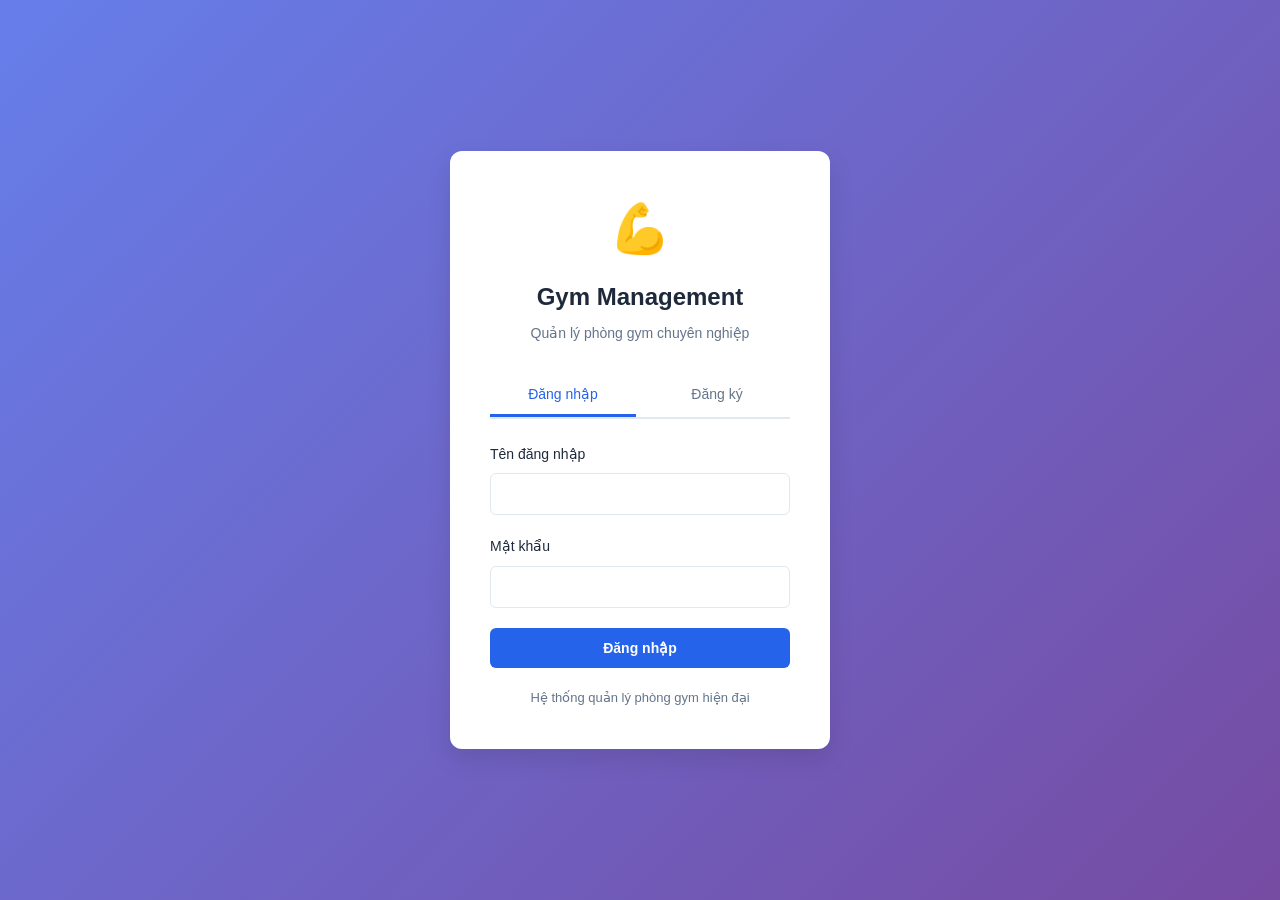
==== commit 2b7850a5: "feat: add registration, change password, and user management - Add registration form with tab switch" ====
--- a/GymManegement/wwwroot/login.html
+++ b/GymManegement/wwwroot/login.html
@@ -15,26 +15,71 @@
                 <p>Quản lý phòng gym chuyên nghiệp</p>
             </div>
             
-            <form id="loginForm" autocomplete="off">
-                <div class="form-group">
-                    <label for="username">Tên đăng nhập</label>
-                    <input type="text" id="username" name="username" required autocomplete="off">
-                </div>
-                
-                <div class="form-group">
-                    <label for="password">Mật khẩu</label>
-                    <input type="password" id="password" name="password" required autocomplete="off">
-                </div>
-                
-                <div id="errorMessage" class="error-message" style="display: none;"></div>
+            <!-- Tab Switcher -->
+            <div class="auth-tabs">
+                <button class="auth-tab active" data-tab="login">Đăng nhập</button>
+                <button class="auth-tab" data-tab="register">Đăng ký</button>
+            </div>
+            
+            <!-- Login Form -->
+            <form id="loginForm" class="auth-form active" autocomplete="off">
+                <div class="form-group">
+                    <label for="loginUsername">Tên đăng nhập</label>
+                    <input type="text" id="loginUsername" name="username" required autocomplete="off">
+                </div>
+                
+                <div class="form-group">
+                    <label for="loginPassword">Mật khẩu</label>
+                    <input type="password" id="loginPassword" name="password" required autocomplete="off">
+                </div>
+                
+                <div id="loginError" class="error-message" style="display: none;"></div>
                 
                 <button type="submit" class="btn-primary btn-block">Đăng nhập</button>
+            </form>
+            
+            <!-- Register Form -->
+            <form id="registerForm" class="auth-form" autocomplete="off" style="display: none;">
+                <div class="form-group">
+                    <label for="regFullName">Họ và tên *</label>
+                    <input type="text" id="regFullName" name="fullName" required autocomplete="off" maxlength="100">
+                </div>
+                
+                <div class="form-group">
+                    <label for="regEmail">Email *</label>
+                    <input type="email" id="regEmail" name="email" required autocomplete="off">
+                </div>
+                
+                <div class="form-group">
+                    <label for="regUsername">Tên đăng nhập *</label>
+                    <input type="text" id="regUsername" name="username" required autocomplete="off" maxlength="50">
+                </div>
+                
+                <div class="form-group">
+                    <label for="regPassword">Mật khẩu * (tối thiểu 6 ký tự)</label>
+                    <input type="password" id="regPassword" name="password" required autocomplete="off" minlength="6">
+                </div>
+                
+                <div class="form-group">
+                    <label for="regPasswordConfirm">Xác nhận mật khẩu *</label>
+                    <input type="password" id="regPasswordConfirm" name="passwordConfirm" required autocomplete="off">
+                </div>
+                
+                <div id="registerError" class="error-message" style="display: none;"></div>
+                <div id="registerSuccess" class="success-message" style="display: none;"></div>
+                
+                <button type="submit" class="btn-primary btn-block">Đăng ký</button>
             </form>
             
             <div class="login-footer">
                 <p>Hệ thống quản lý phòng gym hiện đại</p>
             </div>
         </div>
+    </div>
+    
+    <!-- Loading Spinner -->
+    <div id="loadingSpinner" class="loading-spinner" style="display: none;">
+        <div class="spinner"></div>
     </div>
     
     <script src="js/api.js"></script>
@@ -45,13 +90,43 @@
             window.location.href = 'index.html';
         }
         
+        // Tab switching
+        document.querySelectorAll('.auth-tab').forEach(tab => {
+            tab.addEventListener('click', function() {
+                const targetTab = this.getAttribute('data-tab');
+                
+                // Update active tab
+                document.querySelectorAll('.auth-tab').forEach(t => t.classList.remove('active'));
+                this.classList.add('active');
+                
+                // Show/hide forms
+                document.querySelectorAll('.auth-form').forEach(form => {
+                    form.style.display = 'none';
+                    form.classList.remove('active');
+                });
+                
+                if (targetTab === 'login') {
+                    document.getElementById('loginForm').style.display = 'block';
+                    document.getElementById('loginForm').classList.add('active');
+                } else {
+                    document.getElementById('registerForm').style.display = 'block';
+                    document.getElementById('registerForm').classList.add('active');
+                }
+                
+                // Clear error messages
+                document.getElementById('loginError').style.display = 'none';
+                document.getElementById('registerError').style.display = 'none';
+                document.getElementById('registerSuccess').style.display = 'none';
+            });
+        });
+        
         // Handle login form submission
         document.getElementById('loginForm').addEventListener('submit', async (e) => {
             e.preventDefault();
             
-            const username = document.getElementById('username').value.trim();
-            const password = document.getElementById('password').value;
-            const errorDiv = document.getElementById('errorMessage');
+            const username = document.getElementById('loginUsername').value.trim();
+            const password = document.getElementById('loginPassword').value;
+            const errorDiv = document.getElementById('loginError');
             
             if (!username || !password) {
                 errorDiv.textContent = 'Vui lòng nhập đầy đủ thông tin';
@@ -61,14 +136,85 @@
             
             try {
                 errorDiv.style.display = 'none';
+                showLoading();
                 const result = await login(username, password);
+                hideLoading();
                 
                 if (result) {
                     // Redirect to main app
                     window.location.href = 'index.html';
                 }
             } catch (error) {
+                hideLoading();
                 errorDiv.textContent = 'Tên đăng nhập hoặc mật khẩu không đúng';
+                errorDiv.style.display = 'block';
+            }
+        });
+        
+        // Handle register form submission
+        document.getElementById('registerForm').addEventListener('submit', async (e) => {
+            e.preventDefault();
+            
+            const fullName = document.getElementById('regFullName').value.trim();
+            const email = document.getElementById('regEmail').value.trim();
+            const username = document.getElementById('regUsername').value.trim();
+            const password = document.getElementById('regPassword').value;
+            const passwordConfirm = document.getElementById('regPasswordConfirm').value;
+            
+            const errorDiv = document.getElementById('registerError');
+            const successDiv = document.getElementById('registerSuccess');
+            
+            // Hide previous messages
+            errorDiv.style.display = 'none';
+            successDiv.style.display = 'none';
+            
+            // Validation
+            if (!fullName || !email || !username || !password || !passwordConfirm) {
+                errorDiv.textContent = 'Vui lòng nhập đầy đủ thông tin';
+                errorDiv.style.display = 'block';
+                return;
+            }
+            
+            if (password.length < 6) {
+                errorDiv.textContent = 'Mật khẩu phải có ít nhất 6 ký tự';
+                errorDiv.style.display = 'block';
+                return;
+            }
+            
+            if (password !== passwordConfirm) {
+                errorDiv.textContent = 'Mật khẩu xác nhận không khớp';
+                errorDiv.style.display = 'block';
+                return;
+            }
+            
+            try {
+                showLoading();
+                const response = await apiFetch('/api/Auth/register', {
+                    method: 'POST',
+                    body: JSON.stringify({
+                        username,
+                        password,
+                        fullName,
+                        email
+                    })
+                });
+                hideLoading();
+                
+                if (response) {
+                    successDiv.textContent = 'Đăng ký thành công! Vui lòng đăng nhập.';
+                    successDiv.style.display = 'block';
+                    
+                    // Clear form
+                    document.getElementById('registerForm').reset();
+                    
+                    // Switch to login tab after 2 seconds
+                    setTimeout(() => {
+                        document.querySelector('.auth-tab[data-tab="login"]').click();
+                    }, 2000);
+                }
+            } catch (error) {
+                hideLoading();
+                errorDiv.textContent = error.message || 'Đăng ký thất bại. Tên đăng nhập hoặc email có thể đã tồn tại.';
                 errorDiv.style.display = 'block';
             }
         });
--- a/GymManegement/wwwroot/css/style.css
+++ b/GymManegement/wwwroot/css/style.css
@@ -107,6 +107,44 @@
     border-radius: 6px;
     margin-bottom: 20px;
     font-size: 14px;
+}
+
+.success-message {
+    background: #d1fae5;
+    color: #065f46;
+    padding: 12px;
+    border-radius: 6px;
+    margin-bottom: 20px;
+    font-size: 14px;
+}
+
+.auth-tabs {
+    display: flex;
+    gap: 8px;
+    margin-bottom: 24px;
+    border-bottom: 2px solid var(--border);
+}
+
+.auth-tab {
+    flex: 1;
+    padding: 12px;
+    background: none;
+    border: none;
+    border-bottom: 3px solid transparent;
+    cursor: pointer;
+    font-size: 14px;
+    font-weight: 500;
+    color: var(--text-secondary);
+    transition: all 0.3s;
+}
+
+.auth-tab:hover {
+    color: var(--primary);
+}
+
+.auth-tab.active {
+    color: var(--primary);
+    border-bottom-color: var(--primary);
 }
 
 .btn-primary {
